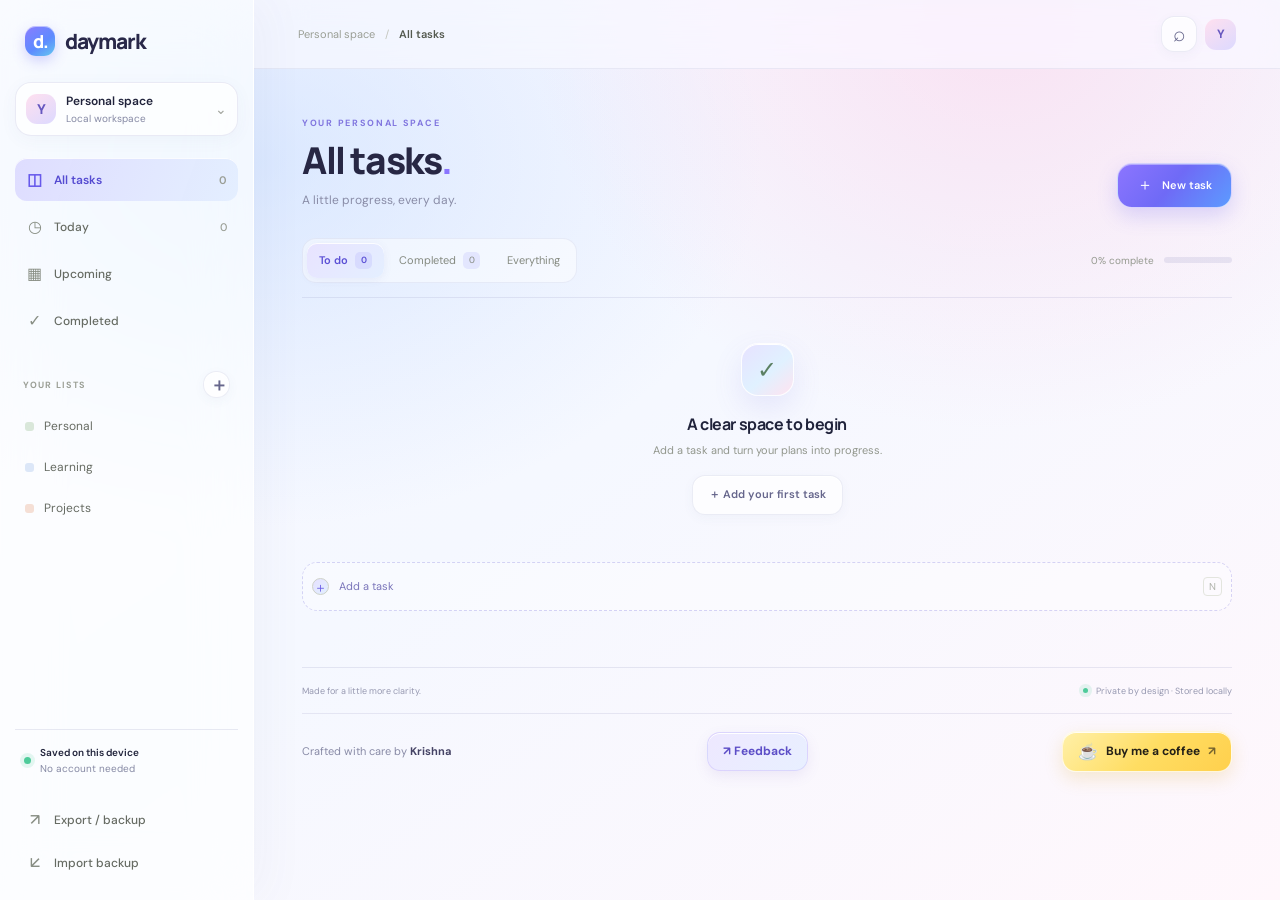
==== index.html @ c9ab9b69 "Add files via upload" ====
<!doctype html>
<html lang="en">
<head>
  <meta charset="utf-8">
  <meta name="viewport" content="width=device-width, initial-scale=1, viewport-fit=cover">
  <meta name="theme-color" content="#f7f7f5">
  <meta name="description" content="A calm, minimal personal to-do list with custom lists, covers, and task attachments.">
  <title>Daymark — To-do</title>
  <link rel="manifest" href="./manifest.webmanifest">
  <link rel="icon" href="./icon.svg" type="image/svg+xml">
  <link rel="apple-touch-icon" href="./icon-192.png">
  <link rel="stylesheet" href="./styles.css">
</head>
<body>
  <div class="app-shell">
    <aside class="sidebar" id="sidebar">
      <a class="brand" href="#" aria-label="Daymark home"><span class="brand-mark">d.</span><span>daymark</span></a>
      <button class="workspace-button" id="workspaceButton"><span class="avatar">Y</span><span><strong>Personal space</strong><small>Local workspace</small></span><span class="chevron">⌄</span></button>
      <nav class="main-nav" aria-label="Main navigation">
        <button class="nav-item active" data-view="all"><span class="nav-icon">◫</span> All tasks <span class="nav-count" id="allCount">0</span></button>
        <button class="nav-item" data-view="today"><span class="nav-icon">◷</span> Today <span class="nav-count" id="todayCount">0</span></button>
        <button class="nav-item" data-view="upcoming"><span class="nav-icon">▦</span> Upcoming</button>
        <button class="nav-item" data-view="completed"><span class="nav-icon">✓</span> Completed</button>
      </nav>
      <div class="sidebar-section">
        <div class="section-label"><span>YOUR LISTS</span><button class="icon-button small" id="addListSide" aria-label="Create list">＋</button></div>
        <div id="listNav" class="list-nav"></div>
      </div>
      <div class="sidebar-bottom">
        <div class="storage-note"><span class="status-dot"></span><span><strong>Saved on this device</strong><small>No account needed</small></span></div>
        <button class="nav-item" id="backupButton"><span class="nav-icon">↗</span> Export / backup</button>
        <label class="nav-item import-label"><span class="nav-icon">↙</span> Import backup<input id="importFile" type="file" accept="application/json,.json" hidden></label>
      </div>
    </aside>

    <main class="main-content">
      <header class="topbar">
        <button class="icon-button mobile-menu" id="menuButton" aria-label="Open menu">☰</button>
        <div class="breadcrumbs"><span>Personal space</span><span class="crumb-divider">/</span><strong id="breadcrumbCurrent">All tasks</strong></div>
        <div class="top-actions">
          <button class="icon-button" id="searchButton" aria-label="Search tasks" title="Search">⌕</button>
          <button class="avatar user-avatar" aria-label="Local profile">Y</button>
        </div>
      </header>

      <section class="content-wrap">
        <div class="page-heading">
          <div class="heading-copy">
            <div class="eyebrow" id="pageEyebrow">YOUR PERSONAL SPACE</div>
            <h1 id="pageTitle">All tasks<span class="heading-period">.</span></h1>
            <p id="pageDescription">A little progress, every day.</p>
          </div>
          <button class="primary-button" id="newTaskButton"><span>＋</span> New task</button>
        </div>

        <div id="searchRow" class="search-row hidden">
          <span>⌕</span><input id="searchInput" placeholder="Search tasks and lists…" autocomplete="off">
          <button class="icon-button small" id="closeSearch" aria-label="Close search">×</button>
        </div>

        <section id="listHero" class="list-hero hidden">
          <div class="hero-image" id="heroImage"></div>
          <div class="hero-shade"></div>
          <div class="hero-content">
            <div class="hero-icon" id="heroIcon">✦</div>
            <div class="hero-text"><div class="hero-kicker">YOUR COLLECTION</div><h2 id="heroTitle">My list</h2><p id="heroSubtitle">A place for what matters.</p></div>
            <button class="glass-button" id="editListButton">Edit list ↗</button>
          </div>
        </section>

        <div class="task-toolbar">
          <div class="view-tabs" id="viewTabs">
            <button class="view-tab active" data-filter="open">To do <span id="openCount">0</span></button>
            <button class="view-tab" data-filter="done">Completed <span id="doneCount">0</span></button>
            <button class="view-tab" data-filter="all">Everything</button>
          </div>
          <div class="toolbar-right"><span id="progressLabel">0% complete</span><div class="progress-track"><span id="progressBar"></span></div></div>
        </div>

        <div class="task-list" id="taskList"></div>
        <div class="empty-state" id="emptyState">
          <div class="empty-illustration"><span>✓</span></div>
          <h3 id="emptyTitle">A clear space to begin</h3>
          <p id="emptyDescription">Add a task and turn your plans into progress.</p>
          <button class="secondary-button" id="emptyAddButton">＋ Add your first task</button>
        </div>
        <button class="add-task-row" id="addTaskRow"><span class="add-circle">＋</span><span>Add a task</span><kbd>N</kbd></button>
        <footer class="page-footer">
          <span>Made for a little more clarity.</span>
          <span class="footer-privacy"><span class="footer-dot"></span> Private by design · Stored locally</span>
          <div class="creator-links" aria-label="Credits and links">
            <span class="creator-credit">Crafted with care by <strong>Krishna</strong></span>
            <a class="creator-link feedback-link" href="https://www.instagram.com/otaku_krishna1/" target="_blank" rel="noopener noreferrer" aria-label="Send feedback on Instagram">↗ Feedback</a>
            <a class="creator-link support-link" href="https://www.buymeacoffee.com/otaku_krishna" target="_blank" rel="noopener noreferrer" aria-label="Support Krishna by buying a coffee"><span aria-hidden="true">☕</span> Buy me a coffee <span class="support-arrow" aria-hidden="true">↗</span></a>
          </div>
        </footer>
      </section>
    </main>
  </div>

  <div class="mobile-scrim" id="mobileScrim"></div>

  <dialog class="modal" id="taskDialog">
    <form id="taskForm" method="dialog">
      <div class="modal-header"><div><div class="eyebrow">MAKE IT HAPPEN</div><h2 id="taskDialogTitle">New task</h2></div><button type="button" class="icon-button" data-close="taskDialog" aria-label="Close">×</button></div>
      <label class="field-label" for="taskTitle">Task name <span>*</span></label>
      <input class="text-field title-field" id="taskTitle" maxlength="180" placeholder="What would you like to do?" required>
      <label class="field-label" for="taskNotes">Notes <span class="optional">Optional</span></label>
      <textarea class="text-field" id="taskNotes" rows="3" maxlength="2000" placeholder="Add a few details…"></textarea>
      <div class="field-grid">
        <div><label class="field-label" for="taskListSelect">List</label><select class="text-field" id="taskListSelect"></select></div>
        <div><label class="field-label" for="taskDue">Due date</label><input class="text-field" id="taskDue" type="date"></div>
      </div>
      <div class="attachment-area"><div><label class="field-label">Attachments <span class="optional">Images</span></label><p class="field-hint">Add reference photos or screenshots.</p></div><label class="upload-button">＋ Add images<input id="taskImages" type="file" accept="image/*" multiple hidden></label></div>
      <div class="attachment-preview" id="taskAttachmentPreview"></div>
      <div class="modal-footer"><button type="button" class="secondary-button" data-close="taskDialog">Cancel</button><button class="primary-button" type="submit">Save task <span>→</span></button></div>
    </form>
  </dialog>

  <dialog class="modal" id="listDialog">
    <form id="listForm" method="dialog">
      <div class="modal-header"><div><div class="eyebrow">MAKE IT YOURS</div><h2 id="listDialogTitle">Create a list</h2></div><button type="button" class="icon-button" data-close="listDialog" aria-label="Close">×</button></div>
      <label class="field-label" for="listName">List name <span>*</span></label>
      <input class="text-field title-field" id="listName" maxlength="80" placeholder="e.g. Reading, Projects, Life" required>
      <label class="field-label" for="listDescription">Description <span class="optional">Optional</span></label>
      <input class="text-field" id="listDescription" maxlength="180" placeholder="What is this list for?">
      <label class="field-label">Choose a colour</label>
      <div class="color-options" id="colorOptions">
        <label><input type="radio" name="listColor" value="#D9E7DA" checked><span style="--swatch:#D9E7DA"></span></label>
        <label><input type="radio" name="listColor" value="#DCE7F8"><span style="--swatch:#DCE7F8"></span></label>
        <label><input type="radio" name="listColor" value="#F5DFD5"><span style="--swatch:#F5DFD5"></span></label>
        <label><input type="radio" name="listColor" value="#E9DFF5"><span style="--swatch:#E9DFF5"></span></label>
        <label><input type="radio" name="listColor" value="#F2E9C9"><span style="--swatch:#F2E9C9"></span></label>
        <label><input type="radio" name="listColor" value="#D7ECE9"><span style="--swatch:#D7ECE9"></span></label>
      </div>
      <label class="field-label">Cover image <span class="optional">Optional</span></label>
      <div class="cover-picker" id="coverPicker"><div class="cover-placeholder">▧</div><div><strong>Choose a cover image</strong><small>Use a photo from your device</small></div><label class="upload-button">Browse<input id="listCover" type="file" accept="image/*" hidden></label></div>
      <div class="cover-preview hidden" id="coverPreview"></div>
      <div class="modal-footer"><button type="button" class="secondary-button" data-close="listDialog">Cancel</button><button class="primary-button" type="submit">Save list <span>→</span></button></div>
    </form>
  </dialog>

  <div class="toast" id="toast" role="status" aria-live="polite"></div>
  <script src="./app.js"></script>
  <script>
    if ("serviceWorker" in navigator && location.protocol !== "file:") {
      window.addEventListener("load", () => navigator.serviceWorker.register("./sw.js").catch(() => {}));
    }
  </script>
</body>
</html>
---- styles.css ----
@import url('https://fonts.googleapis.com/css2?family=DM+Sans:wght@400;500;600;700&family=Manrope:wght@400;500;600;700;800&display=swap');

:root {
  color-scheme: light;
  --bg: #f7f7f5;
  --paper: #ffffff;
  --ink: #252823;
  --muted: #898d85;
  --line: #e9eae5;
  --soft: #f0f1ec;
  --accent: #557b62;
  --accent-dark: #3d654b;
  --accent-soft: #e7efe8;
  --shadow: 0 18px 50px rgba(38, 48, 37, .07);
  --radius: 16px;
  --font: "DM Sans", -apple-system, BlinkMacSystemFont, "Segoe UI", sans-serif;
}
* { box-sizing: border-box; }
html { min-height: 100%; background: var(--bg); }
body { margin: 0; color: var(--ink); background: var(--bg); font-family: var(--font); font-size: 14px; -webkit-font-smoothing: antialiased; }
button, input, textarea, select { font: inherit; }
button { cursor: pointer; }
button:focus-visible, input:focus-visible, textarea:focus-visible, select:focus-visible, label:focus-within { outline: 3px solid rgba(85,123,98,.25); outline-offset: 2px; }
button, .nav-item, .primary-button, .secondary-button, .icon-button, .task-row, .list-link { -webkit-tap-highlight-color: transparent; }
.app-shell { min-height: 100vh; }
.sidebar { position: fixed; inset: 0 auto 0 0; width: 254px; padding: 26px 15px 16px; background: #fbfbf9; border-right: 1px solid var(--line); display: flex; flex-direction: column; z-index: 20; overflow-y: auto; }
.brand { display: flex; align-items: center; gap: 10px; padding: 0 10px 26px; color: var(--ink); text-decoration: none; font: 800 19px Manrope, sans-serif; letter-spacing: -.8px; }
.brand-mark { display: grid; place-items: center; width: 30px; height: 30px; border-radius: 10px; background: #dfe9df; color: #42684b; font-size: 18px; }
.workspace-button { width: 100%; display: flex; align-items: center; gap: 10px; border: 1px solid var(--line); background: var(--paper); border-radius: 12px; padding: 10px; text-align: left; margin-bottom: 22px; color: var(--ink); transition: border-color .2s, transform .2s; }
.workspace-button:hover { border-color: #d1d8ce; transform: translateY(-1px); }
.avatar { display: grid; place-items: center; width: 30px; height: 30px; border-radius: 9px; background: #dfe9df; color: #466b4e; font-weight: 700; flex: 0 0 auto; }
.workspace-button strong, .workspace-button small, .storage-note strong, .storage-note small { display: block; }
.workspace-button strong { font-size: 12px; font-weight: 600; }
.workspace-button small { color: var(--muted); font-size: 10px; margin-top: 3px; }
.chevron { margin-left: auto; color: #a2a59e; }
.main-nav { display: grid; gap: 4px; }
.nav-item { width: 100%; border: 0; background: transparent; color: #666b63; display: flex; align-items: center; gap: 11px; padding: 10px 11px; border-radius: 9px; text-align: left; font-size: 12px; font-weight: 500; text-decoration: none; transition: background .18s, color .18s, transform .18s; }
.nav-item:hover { background: #f0f1ec; color: var(--ink); }
.nav-item:active { transform: scale(.985); }
.nav-item.active { background: #e9efe8; color: #42684b; font-weight: 600; }
.nav-icon { width: 17px; text-align: center; font-size: 16px; color: #888e84; }
.nav-item.active .nav-icon { color: var(--accent); }
.nav-count { margin-left: auto; color: #9a9e95; font-size: 11px; }
.sidebar-section { margin-top: 29px; }
.section-label { display: flex; align-items: center; justify-content: space-between; color: #9b9f96; font-size: 9px; font-weight: 700; letter-spacing: 1.1px; padding: 0 8px 9px; }
.icon-button { width: 36px; height: 36px; display: inline-grid; place-items: center; border: 1px solid transparent; border-radius: 10px; background: transparent; color: #71766d; font-size: 21px; transition: background .18s, border-color .18s, transform .18s; }
.icon-button:hover { background: #f0f1ec; border-color: var(--line); }
.icon-button:active { transform: scale(.92); }
.icon-button.small { width: 27px; height: 27px; font-size: 18px; }
.list-nav { display: grid; gap: 3px; }
.list-link { display: flex; align-items: center; gap: 10px; width: 100%; border: 0; background: transparent; border-radius: 9px; padding: 9px 10px; color: #666b63; text-align: left; font-size: 12px; transition: background .18s; }
.list-link:hover { background: #f0f1ec; }
.list-link.active { background: #e9efe8; color: #42684b; font-weight: 600; }
.list-color { width: 9px; height: 9px; border-radius: 3px; flex: 0 0 auto; }
.list-link .list-link-count { margin-left: auto; color: #9a9e95; font-size: 10px; }
.sidebar-bottom { margin-top: auto; padding-top: 24px; }
.storage-note { display: flex; align-items: center; gap: 9px; border-top: 1px solid var(--line); padding: 16px 9px; margin-bottom: 7px; }
.status-dot, .footer-dot { display: block; width: 7px; height: 7px; border-radius: 50%; background: #7da486; box-shadow: 0 0 0 3px #e7efe8; flex: 0 0 auto; }
.storage-note strong { font-size: 10px; font-weight: 600; }
.storage-note small { color: var(--muted); font-size: 10px; margin-top: 3px; }
.import-label { cursor: pointer; }
.main-content { margin-left: 254px; min-height: 100vh; }
.topbar { height: 69px; border-bottom: 1px solid var(--line); display: flex; align-items: center; justify-content: space-between; padding: 0 44px; background: rgba(247,247,245,.82); backdrop-filter: blur(16px); position: sticky; top: 0; z-index: 10; }
.breadcrumbs { display: flex; align-items: center; gap: 10px; color: #9a9e95; font-size: 11px; }
.breadcrumbs strong { color: #53594f; font-weight: 600; }
.crumb-divider { color: #c3c6be; }
.top-actions { display: flex; align-items: center; gap: 8px; }
.user-avatar { border: 0; width: 31px; height: 31px; border-radius: 50%; font-size: 12px; }
.mobile-menu { display: none; }
.content-wrap { max-width: 1060px; margin: 0 auto; padding: 46px 48px 28px; }
.page-heading { display: flex; align-items: flex-end; justify-content: space-between; gap: 24px; margin-bottom: 30px; }
.eyebrow { color: #92978d; font-size: 9px; font-weight: 700; letter-spacing: 1.5px; margin-bottom: 10px; }
h1, h2, h3, p { margin-top: 0; }
h1 { font: 700 clamp(29px, 3vw, 37px)/1.15 Manrope, sans-serif; letter-spacing: -1.6px; margin-bottom: 10px; }
.heading-period { color: #82a087; }
.page-heading p { margin-bottom: 0; color: #8b9086; font-size: 12px; }
.primary-button, .secondary-button, .glass-button { border: 0; border-radius: 10px; display: inline-flex; align-items: center; justify-content: center; gap: 9px; min-height: 40px; padding: 0 16px; font-size: 11px; font-weight: 600; transition: transform .18s ease, box-shadow .18s ease, background .18s ease; }
.primary-button { color: white; background: var(--accent); box-shadow: 0 4px 10px rgba(70,104,77,.12); }
.primary-button:hover { background: var(--accent-dark); box-shadow: 0 7px 17px rgba(70,104,77,.2); transform: translateY(-1px); }
.primary-button:active, .secondary-button:active, .glass-button:active { transform: scale(.97); }
.primary-button span { font-size: 16px; font-weight: 400; }
.secondary-button { color: #596055; border: 1px solid #e2e5dd; background: #fff; }
.secondary-button:hover { background: #f5f6f2; border-color: #d5dbd1; }
.search-row { display: flex; align-items: center; gap: 10px; border: 1px solid #dfe4da; border-radius: 12px; background: #fff; padding: 5px 8px 5px 13px; margin: -10px 0 24px; box-shadow: 0 5px 18px rgba(20,30,20,.04); }
.search-row input { flex: 1; min-width: 0; border: 0; outline: 0; padding: 8px 0; color: var(--ink); background: transparent; font-size: 12px; }
.hidden { display: none !important; }
.list-hero { height: 178px; border-radius: 16px; overflow: hidden; position: relative; margin-bottom: 28px; background: #dfe9df; box-shadow: 0 7px 20px rgba(35,50,35,.05); }
.hero-image, .hero-shade { position: absolute; inset: 0; }
.hero-image { background-position: center; background-size: cover; }
.hero-shade { background: linear-gradient(90deg, rgba(20,30,23,.72), rgba(20,30,23,.25) 65%, rgba(20,30,23,.06)); }
.hero-content { position: absolute; inset: 0; display: flex; align-items: flex-end; padding: 24px; gap: 15px; color: white; }
.hero-icon { width: 41px; height: 41px; display: grid; place-items: center; border-radius: 12px; background: rgba(255,255,255,.18); border: 1px solid rgba(255,255,255,.3); backdrop-filter: blur(10px); font-size: 21px; }
.hero-text { margin-right: auto; }
.hero-kicker { font-size: 8px; font-weight: 700; letter-spacing: 1.4px; opacity: .8; margin-bottom: 5px; }
.hero-text h2 { font: 700 23px Manrope, sans-serif; letter-spacing: -.8px; margin-bottom: 5px; }
.hero-text p { font-size: 11px; margin-bottom: 0; color: rgba(255,255,255,.78); }
.glass-button { color: white; border: 1px solid rgba(255,255,255,.45); background: rgba(255,255,255,.16); backdrop-filter: blur(12px); }
.glass-button:hover { background: rgba(255,255,255,.28); }
.task-toolbar { display: flex; align-items: center; justify-content: space-between; gap: 18px; border-bottom: 1px solid var(--line); padding-bottom: 14px; }
.view-tabs { display: flex; align-items: center; gap: 5px; }
.view-tab { border: 0; background: transparent; color: #858a80; border-radius: 8px; padding: 8px 11px; font-size: 11px; transition: background .18s, color .18s; }
.view-tab:hover { background: #efefe9; }
.view-tab.active { color: #4c6d53; background: #e8eee7; font-weight: 600; }
.view-tab span { display: inline-grid; place-items: center; min-width: 17px; height: 17px; padding: 0 4px; margin-left: 4px; background: rgba(85,123,98,.1); border-radius: 5px; font-size: 9px; }
.toolbar-right { display: flex; align-items: center; gap: 10px; color: #95998f; font-size: 10px; white-space: nowrap; }
.progress-track { width: 68px; height: 4px; background: #e6e8e1; border-radius: 10px; overflow: hidden; }
.progress-track span { display: block; height: 100%; width: 0; border-radius: inherit; background: #79a181; transition: width .35s ease; }
.task-list { padding-top: 7px; }
.task-row { display: flex; align-items: flex-start; gap: 12px; padding: 15px 9px; border-bottom: 1px solid #edeee9; transition: background .2s, opacity .2s; border-radius: 8px; animation: fade-in .24s ease both; }
.task-row:hover { background: rgba(255,255,255,.68); }
.task-row:last-child { border-bottom-color: transparent; }
.task-check { flex: 0 0 auto; appearance: none; width: 17px; height: 17px; border: 1.5px solid #c8cdc3; border-radius: 50%; background: transparent; margin: 2px 0 0; cursor: pointer; display: grid; place-items: center; transition: background .2s, border-color .2s, transform .2s; }
.task-check:hover { border-color: var(--accent); transform: scale(1.08); }
.task-check:checked { background: #6c9475; border-color: #6c9475; animation: check-pop .25s ease; }
.task-check:checked::after { content: "✓"; color: white; font-size: 10px; font-weight: 700; }
.task-body { flex: 1; min-width: 0; }
.task-title { display: block; color: #454a42; font-size: 12px; font-weight: 600; line-height: 1.5; overflow-wrap: anywhere; }
.task-row.is-done .task-title { color: #a0a49b; text-decoration: line-through; text-decoration-color: #b3b8ae; }
.task-notes { margin: 4px 0 0; color: #969b91; font-size: 11px; line-height: 1.55; white-space: pre-wrap; overflow-wrap: anywhere; }
.task-meta { display: flex; align-items: center; flex-wrap: wrap; gap: 7px; margin-top: 7px; color: #999e94; font-size: 10px; }
.task-meta .due { display: inline-flex; align-items: center; gap: 4px; padding: 3px 6px; border-radius: 5px; background: #f0f1ec; }
.task-meta .due.overdue { color: #b65e4f; background: #f8eae6; }
.task-meta .list-pill { display: inline-flex; align-items: center; gap: 5px; }
.task-meta .list-pill i { width: 6px; height: 6px; border-radius: 2px; }
.task-images { display: flex; gap: 7px; margin-top: 10px; flex-wrap: wrap; }
.task-images button { width: 62px; height: 54px; padding: 0; overflow: hidden; border: 1px solid #e6e8e1; border-radius: 8px; background: #eee; }
.task-images img { width: 100%; height: 100%; object-fit: cover; display: block; transition: transform .25s; }
.task-images button:hover img { transform: scale(1.06); }
.task-actions { display: flex; gap: 3px; opacity: 0; transition: opacity .18s; }
.task-row:hover .task-actions, .task-row:focus-within .task-actions { opacity: 1; }
.task-actions button { width: 28px; height: 28px; border: 0; background: transparent; border-radius: 7px; color: #92978d; font-size: 15px; }
.task-actions button:hover { color: #4b674f; background: #e9efe8; }
.add-task-row { width: 100%; display: flex; align-items: center; gap: 10px; border: 0; background: transparent; color: #9b9f96; text-align: left; padding: 14px 9px; font-size: 11px; border-radius: 8px; transition: color .18s, background .18s; }
.add-task-row:hover { color: var(--accent); background: rgba(255,255,255,.65); }
.add-circle { display: grid; place-items: center; width: 17px; height: 17px; border: 1px solid #cdd1c8; border-radius: 50%; font-size: 13px; }
.add-task-row kbd { margin-left: auto; border: 1px solid #e3e5de; border-radius: 4px; padding: 2px 5px; font: 10px var(--font); color: #afb2aa; }
.empty-state { display: none; padding: 45px 15px 38px; text-align: center; }
.empty-state.visible { display: block; animation: fade-in .25s ease both; }
.empty-illustration { width: 53px; height: 53px; display: grid; place-items: center; border-radius: 17px; background: #e9efe8; color: #5b8063; font-size: 24px; margin: 0 auto 17px; }
.empty-state h3 { font: 700 16px Manrope, sans-serif; letter-spacing: -.4px; margin-bottom: 8px; }
.empty-state p { color: #92978d; font-size: 11px; margin-bottom: 18px; }
.page-footer { display: flex; justify-content: space-between; gap: 12px; margin-top: 56px; padding-top: 17px; border-top: 1px solid var(--line); color: #a4a89f; font-size: 9px; }
.page-footer > span:last-child { display: flex; align-items: center; gap: 8px; }
.footer-dot { width: 5px; height: 5px; box-shadow: none; }
.modal { width: min(520px, calc(100% - 28px)); max-height: min(90vh, 780px); overflow-y: auto; border: 1px solid rgba(225,229,220,.9); border-radius: 18px; padding: 25px; background: rgba(255,255,253,.97); color: var(--ink); box-shadow: 0 24px 80px rgba(30,40,28,.2); }
.modal::backdrop { background: rgba(32,39,31,.34); backdrop-filter: blur(5px); animation: fade-in .15s ease; }
.modal[open] { animation: modal-in .2s ease both; }
.modal-header { display: flex; align-items: flex-start; justify-content: space-between; margin-bottom: 24px; }
.modal-header h2 { font: 700 23px Manrope, sans-serif; letter-spacing: -.8px; margin: 0; }
.modal-header .eyebrow { margin-bottom: 7px; }
.field-label { display: flex; align-items: center; gap: 6px; color: #5e6459; font-size: 11px; font-weight: 600; margin: 17px 0 8px; }
.field-label > span:first-child:not(.optional) { color: #bd7666; }
.optional { color: #a0a49b; font-size: 10px; font-weight: 400; }
.text-field { width: 100%; min-width: 0; border: 1px solid #e2e5dd; border-radius: 9px; background: #fff; color: var(--ink); padding: 11px 12px; outline: none; font-size: 12px; transition: border-color .18s, box-shadow .18s; }
.text-field:focus { border-color: #91ae96; box-shadow: 0 0 0 3px rgba(112,151,119,.12); }
.text-field::placeholder { color: #b1b5ac; }
.title-field { font-size: 13px; padding: 13px; }
textarea.text-field { resize: vertical; line-height: 1.55; }
.field-grid { display: grid; grid-template-columns: 1fr 1fr; gap: 12px; }
.field-hint { color: #a0a49b; font-size: 10px; margin: -3px 0 0; }
.attachment-area { display: flex; align-items: center; justify-content: space-between; gap: 12px; margin-top: 5px; }
.upload-button { display: inline-flex; align-items: center; justify-content: center; border: 1px solid #e0e4db; border-radius: 8px; background: white; color: #64735f; padding: 9px 11px; font-size: 10px; font-weight: 600; cursor: pointer; white-space: nowrap; transition: background .18s, border-color .18s; }
.upload-button:hover { background: #f5f7f2; border-color: #cad7c8; }
.attachment-preview { display: flex; flex-wrap: wrap; gap: 8px; margin-top: 12px; }
.preview-tile { position: relative; width: 69px; height: 60px; border-radius: 8px; overflow: hidden; border: 1px solid var(--line); }
.preview-tile img { width: 100%; height: 100%; object-fit: cover; }
.preview-tile button { position: absolute; top: 3px; right: 3px; width: 19px; height: 19px; display: grid; place-items: center; border: 0; border-radius: 50%; background: rgba(25,30,25,.7); color: white; font-size: 13px; }
.modal-footer { display: flex; justify-content: flex-end; gap: 9px; padding-top: 25px; margin-top: 24px; border-top: 1px solid var(--line); }
.color-options { display: flex; align-items: center; gap: 12px; padding: 4px 0; }
.color-options label { cursor: pointer; }
.color-options input { position: absolute; opacity: 0; width: 1px; height: 1px; }
.color-options span { display: block; width: 27px; height: 27px; border-radius: 50%; background: var(--swatch); border: 2px solid white; box-shadow: 0 0 0 1px #dfe2da; transition: transform .18s, box-shadow .18s; }
.color-options input:checked + span { box-shadow: 0 0 0 2px var(--accent); transform: scale(1.08); }
.cover-picker { display: flex; align-items: center; gap: 11px; border: 1px dashed #d8ddd3; border-radius: 11px; padding: 11px; }
.cover-placeholder { width: 43px; height: 43px; display: grid; place-items: center; border-radius: 8px; background: #eff1eb; color: #8b9486; font-size: 20px; }
.cover-picker > div:nth-child(2) { flex: 1; }
.cover-picker strong, .cover-picker small { display: block; }
.cover-picker strong { font-size: 11px; font-weight: 600; }
.cover-picker small { color: #9a9f95; font-size: 10px; margin-top: 4px; }
.cover-preview { height: 100px; margin-top: 10px; border-radius: 10px; background-size: cover; background-position: center; border: 1px solid var(--line); }
.toast { position: fixed; z-index: 100; left: 50%; bottom: max(25px, env(safe-area-inset-bottom)); transform: translate(-50%, 12px); background: #292e28; color: white; padding: 11px 16px; border-radius: 10px; font-size: 11px; box-shadow: 0 10px 30px rgba(0,0,0,.15); opacity: 0; pointer-events: none; transition: opacity .2s, transform .2s; max-width: calc(100% - 30px); text-align: center; }
.toast.show { opacity: 1; transform: translate(-50%, 0); }
.mobile-scrim { display: none; }
@keyframes fade-in { from { opacity: 0; transform: translateY(4px); } to { opacity: 1; transform: translateY(0); } }
@keyframes modal-in { from { opacity: 0; transform: translateY(7px) scale(.99); } to { opacity: 1; transform: translateY(0) scale(1); } }
@keyframes check-pop { 0% { transform: scale(.75); } 75% { transform: scale(1.13); } 100% { transform: scale(1); } }
@media (prefers-reduced-motion: reduce) { *, *::before, *::after { animation-duration: .01ms !important; animation-iteration-count: 1 !important; scroll-behavior: auto !important; transition-duration: .01ms !important; } }
@media (min-width: 1500px) { .content-wrap { padding-top: 58px; } }
@media (max-width: 1050px) { .sidebar { width: 225px; } .main-content { margin-left: 225px; } .content-wrap { padding: 36px 30px 25px; } .topbar { padding: 0 30px; } }
@media (max-width: 760px) {
  .sidebar { width: min(285px, 86vw); transform: translateX(-102%); transition: transform .25s ease; box-shadow: none; }
  .sidebar.open { transform: translateX(0); box-shadow: 18px 0 60px rgba(25,35,25,.13); }
  .main-content { margin-left: 0; }
  .topbar { height: 59px; padding: 0 16px; gap: 10px; }
  .mobile-menu { display: inline-grid; flex: 0 0 auto; }
  .breadcrumbs { flex: 1; min-width: 0; overflow: hidden; white-space: nowrap; font-size: 10px; }
  .breadcrumbs > span:first-child { display: none; }
  .crumb-divider { display: none; }
  .content-wrap { padding: 30px 18px calc(24px + env(safe-area-inset-bottom)); }
  .page-heading { align-items: flex-start; margin-bottom: 25px; gap: 10px; }
  .page-heading .primary-button { min-height: 37px; padding: 0 11px; margin-top: 10px; white-space: nowrap; }
  h1 { font-size: 29px; letter-spacing: -1.2px; }
  .page-heading p { max-width: 230px; line-height: 1.5; }
  .eyebrow { font-size: 8px; }
  .task-toolbar { align-items: flex-start; flex-direction: column; gap: 11px; }
  .view-tabs { width: 100%; }
  .view-tab { padding: 8px 9px; }
  .toolbar-right { align-self: flex-end; }
  .list-hero { height: 165px; margin-bottom: 22px; }
  .hero-content { padding: 17px; gap: 10px; }
  .hero-text h2 { font-size: 19px; }
  .hero-text p { max-width: 170px; line-height: 1.4; }
  .hero-icon { width: 35px; height: 35px; }
  .glass-button { min-height: 34px; padding: 0 10px; font-size: 10px; }
  .task-row { padding: 14px 3px; gap: 10px; }
  .task-actions { opacity: 1; }
  .task-actions button { width: 25px; }
  .task-title { font-size: 12px; }
  .page-footer { margin-top: 38px; flex-direction: column; gap: 9px; }
  .mobile-scrim.visible { display: block; position: fixed; inset: 0; z-index: 15; background: rgba(30,35,28,.25); backdrop-filter: blur(2px); }
}
@media (max-width: 430px) {
  .content-wrap { padding-left: 14px; padding-right: 14px; }
  .topbar { padding: 0 11px; }
  .page-heading { gap: 8px; }
  h1 { font-size: 26px; }
  .page-heading p { font-size: 11px; }
  .page-heading .primary-button { font-size: 10px; }
  .toolbar-right { font-size: 9px; }
  .progress-track { width: 52px; }
  .view-tab { font-size: 10px; padding: 8px 7px; }
  .field-grid { grid-template-columns: 1fr; gap: 0; }
  .modal { padding: 20px 17px; }
}


/* Creator credits, feedback and custom glassy support button */
.page-footer {
  flex-wrap: wrap;
  row-gap: 14px;
}
.footer-privacy { display: inline-flex; align-items: center; gap: 8px; }
.creator-links {
  width: 100%;
  display: flex;
  align-items: center;
  justify-content: space-between;
  flex-wrap: wrap;
  gap: 12px;
  padding-top: 17px;
  margin-top: 2px;
  border-top: 1px solid rgba(120, 130, 115, .16);
}
.creator-credit { color: #858b82; font-size: 11px; }
.creator-credit strong { color: #343b32; font-weight: 700; }
.creator-link {
  display: inline-flex;
  align-items: center;
  justify-content: center;
  gap: 8px;
  min-height: 39px;
  padding: 9px 15px;
  border-radius: 13px;
  text-decoration: none;
  font-size: 12px;
  font-weight: 700;
  transition: transform .2s ease, box-shadow .2s ease, background .2s ease;
  -webkit-tap-highlight-color: transparent;
}
.creator-link:hover { transform: translateY(-2px); }
.creator-link:active { transform: scale(.97); }
.feedback-link {
  color: #5745a5;
  border: 1px solid rgba(135, 116, 215, .2);
  background: linear-gradient(135deg, rgba(236, 231, 255, .9), rgba(250, 239, 255, .85));
  box-shadow: 0 5px 14px rgba(114, 91, 190, .09), inset 0 1px 0 rgba(255,255,255,.9);
}
.support-link {
  color: #242017;
  border: 1px solid rgba(255, 255, 255, .78);
  background: linear-gradient(135deg, #fff0a8 0%, #ffdd62 52%, #ffd04d 100%);
  box-shadow: 0 7px 18px rgba(216, 166, 24, .19), inset 0 1px 0 rgba(255,255,255,.85), inset 0 -1px 0 rgba(190,135,0,.12);
}
.support-link:hover {
  box-shadow: 0 10px 24px rgba(216, 166, 24, .25), inset 0 1px 0 rgba(255,255,255,.9);
}
.support-link > span:first-child { font-size: 16px; }
.support-arrow { opacity: .62; font-size: 12px; }
@media (max-width: 560px) {
  .creator-links { justify-content: flex-start; }
  .creator-credit { width: 100%; }
  .creator-link { flex: 1 1 auto; }
}
@media (prefers-reduced-motion: reduce) {
  .creator-link { transition: none; }
}

/* Daymark — colourful iOS-inspired refresh (plain CSS, no frameworks) */
:root {
  --ink: #20233b;
  --muted: #8589a4;
  --paper: rgba(255,255,255,.78);
  --line: rgba(125,130,180,.17);
  --accent: #7167f8;
  --accent-dark: #574be5;
  --page-bg: #f5f5ff;
}
html { scroll-behavior: smooth; }
body {
  color: var(--ink);
  background:
    radial-gradient(ellipse at 78% 2%, rgba(255,190,222,.38), transparent 33%),
    radial-gradient(ellipse at 20% 18%, rgba(180,211,255,.42), transparent 35%),
    linear-gradient(145deg, #f8f7ff 0%, #f5f8ff 48%, #fff7fc 100%);
  background-attachment: fixed;
}
button, input, textarea, select { font: inherit; }
button, .nav-item, .primary-button, .secondary-button, .icon-button, .task-row, .list-link { transition-timing-function: cubic-bezier(.2,.8,.2,1); }
.sidebar {
  background: rgba(255,255,255,.68);
  border-right: 1px solid rgba(255,255,255,.9);
  box-shadow: 10px 0 45px rgba(87,87,150,.045);
  backdrop-filter: blur(28px) saturate(160%);
  -webkit-backdrop-filter: blur(28px) saturate(160%);
}
.brand { color: #292849; font-size: 21px; letter-spacing: -1px; }
.brand-mark {
  color: white;
  background: linear-gradient(145deg,#8b7cff,#5d8bff 58%,#65c8ef);
  border-radius: 11px;
  box-shadow: 0 5px 13px rgba(106,100,245,.28), inset 0 1px 0 rgba(255,255,255,.5);
}
.workspace-button, .search-row {
  background: rgba(255,255,255,.72);
  border-color: rgba(128,130,190,.16);
  border-radius: 16px;
  box-shadow: 0 4px 18px rgba(80,85,150,.045), inset 0 1px 0 rgba(255,255,255,.9);
}
.avatar { background: linear-gradient(145deg,#ffe0ef,#dcd9ff); color: #6657bf; border-radius: 11px; }
.nav-item, .list-link { border-radius: 12px; padding-top: 11px; padding-bottom: 11px; }
.nav-item:hover, .list-link:hover { background: rgba(125,125,245,.09); color: #5149b5; }
.nav-item.active, .list-link.active {
  color: #554bd1;
  background: linear-gradient(110deg,rgba(219,216,255,.88),rgba(226,237,255,.9));
  box-shadow: inset 0 1px 0 rgba(255,255,255,.85);
}
.nav-item.active .nav-icon { color: #6759eb; }
.status-dot, .footer-dot { background: #4ecb9a; box-shadow: 0 0 0 4px rgba(78,203,154,.14); }
.topbar {
  background: rgba(248,248,255,.72);
  border-bottom-color: rgba(127,130,180,.13);
  backdrop-filter: blur(24px) saturate(160%);
  -webkit-backdrop-filter: blur(24px) saturate(160%);
}
.content-wrap { max-width: 1120px; padding-top: 48px; }
.eyebrow { color: #8176df; letter-spacing: 1.7px; }
h1, .hero-text h2 { color: #272744; letter-spacing: -1.4px; }
h1 { font-weight: 800; }
.heading-period { color: #8a75ff; }
.page-heading p { color: #898ca7; }
.primary-button {
  color: #fff;
  background: linear-gradient(130deg,#8c75ff 0%,#6f6af6 48%,#5c9bff 100%);
  border: 1px solid rgba(255,255,255,.68);
  border-radius: 15px;
  min-height: 45px;
  padding: 0 19px;
  box-shadow: 0 8px 20px rgba(111,102,244,.23), inset 0 1px 0 rgba(255,255,255,.38);
}
.primary-button:hover { background: linear-gradient(130deg,#7962f5,#625cf0 48%,#4c8ef7); box-shadow: 0 11px 26px rgba(111,102,244,.3), inset 0 1px 0 rgba(255,255,255,.4); transform: translateY(-2px); }
.secondary-button, .icon-button {
  border: 1px solid rgba(130,132,184,.15);
  background: rgba(255,255,255,.74);
  color: #66668c;
  border-radius: 13px;
  box-shadow: 0 3px 12px rgba(79,82,140,.045), inset 0 1px 0 rgba(255,255,255,.9);
}
.secondary-button:hover, .icon-button:hover { background: #fff; border-color: rgba(117,105,236,.3); color: #5d52d6; }
.list-hero {
  border-radius: 23px;
  box-shadow: 0 16px 34px rgba(77,74,160,.16);
}
.hero-shade { background: linear-gradient(105deg,rgba(42,32,99,.68),rgba(91,78,177,.22) 70%,rgba(72,147,213,.08)); }
.hero-icon { border-radius: 15px; box-shadow: inset 0 1px 0 rgba(255,255,255,.4); }
.task-toolbar { border-bottom-color: rgba(129,132,180,.16); }
.view-tabs { padding: 4px; gap: 3px; border: 1px solid rgba(135,137,190,.13); border-radius: 14px; background: rgba(255,255,255,.48); }
.view-tab { border-radius: 10px; padding: 9px 12px; }
.view-tab:hover { background: rgba(130,120,246,.09); }
.view-tab.active { color: #5b50d5; background: linear-gradient(135deg,#e8e3ff,#e4efff); box-shadow: 0 2px 8px rgba(87,83,180,.08), inset 0 1px 0 rgba(255,255,255,.9); }
.view-tab span { background: rgba(113,103,248,.12); }
.progress-track { height: 6px; background: rgba(129,132,180,.16); }
.progress-track span { background: linear-gradient(90deg,#8b75ff,#5bafff,#61d9bd); }
.task-list { padding-top: 12px; }
.task-row {
  position: relative;
  margin: 6px 0;
  padding: 16px 15px;
  border: 1px solid rgba(255,255,255,.92);
  border-radius: 17px;
  background: rgba(255,255,255,.61);
  box-shadow: 0 4px 16px rgba(83,88,155,.035), inset 0 1px 0 rgba(255,255,255,.88);
  backdrop-filter: blur(12px);
  -webkit-backdrop-filter: blur(12px);
}
.task-row:hover { background: rgba(255,255,255,.9); border-color: rgba(154,145,255,.3); box-shadow: 0 8px 22px rgba(83,88,155,.08), inset 0 1px 0 #fff; transform: translateY(-1px); }
.task-row:last-child { border-bottom-color: rgba(255,255,255,.92); }
.task-check { width: 19px; height: 19px; border: 1.7px solid #b8b7e4; background: rgba(255,255,255,.8); }
.task-check:hover { border-color: #7667f8; box-shadow: 0 0 0 4px rgba(118,103,248,.1); }
.task-check:checked { background: linear-gradient(135deg,#8b77ff,#5c9dff); border-color: transparent; }
.task-title { color: #363650; font-size: 13px; }
.task-notes { color: #898ba6; }
.task-meta .due { border-radius: 8px; background: #eeedff; color: #655ac7; padding: 4px 8px; }
.task-meta .due.overdue { color: #c34f77; background: #ffe8ef; }
.empty-illustration { background: linear-gradient(140deg,#e7e2ff,#e0f1ff 55%,#ffe3f0); border: 1px solid rgba(255,255,255,.9); box-shadow: 0 12px 30px rgba(110,99,221,.12), inset 0 1px 0 white; }
.add-task-row { border: 1px dashed rgba(126,119,220,.3); border-radius: 15px; background: rgba(255,255,255,.34); color: #7a75ba; margin-top: 9px; }
.add-task-row:hover { background: rgba(255,255,255,.82); border-color: rgba(112,101,242,.55); }
.add-circle { background: linear-gradient(135deg,#e6e1ff,#e1efff); color: #685be5; }
.page-footer { color: #9799b1; }
.creator-links { border-top-color: rgba(129,132,180,.16); }
.creator-credit { color: #888aa6; }
.creator-credit strong { color: #454365; }
.feedback-link { border-color: rgba(143,119,242,.19); background: linear-gradient(135deg,rgba(237,231,255,.96),rgba(231,239,255,.96)); color: #5d4ec7; box-shadow: 0 5px 14px rgba(114,91,190,.1),inset 0 1px 0 white; }
.support-link { border-radius: 14px; box-shadow: 0 7px 18px rgba(216,166,24,.19),inset 0 1px 0 rgba(255,255,255,.9); }
.modal {
  border: 1px solid rgba(255,255,255,.9);
  border-radius: 25px;
  background: linear-gradient(145deg,rgba(255,255,255,.97),rgba(247,247,255,.97));
  box-shadow: 0 28px 90px rgba(43,42,96,.24), inset 0 1px 0 #fff;
  backdrop-filter: blur(26px);
}
.modal::backdrop { background: rgba(45,42,91,.24); backdrop-filter: blur(7px); }
.modal-header { border-bottom-color: rgba(129,132,180,.13); }
.field-label { color: #565677; }
.text-field { border: 1px solid rgba(130,132,184,.2); border-radius: 13px; background: rgba(255,255,255,.84); color: #30304d; transition: border-color .2s,box-shadow .2s,background .2s; }
.text-field:focus { border-color: #8a7bfa; box-shadow: 0 0 0 4px rgba(126,111,248,.12); background: #fff; outline: none; }
.upload-button { border-radius: 12px; background: linear-gradient(135deg,#eeeaff,#e7f1ff); color: #6558d0; border: 1px solid rgba(126,111,248,.12); }
.color-options input:checked + span { outline-color: #8170f7; box-shadow: 0 0 0 3px rgba(129,112,247,.14); }
.toast { border: 1px solid rgba(255,255,255,.7); border-radius: 14px; background: rgba(40,39,72,.9); box-shadow: 0 12px 30px rgba(43,42,96,.2); backdrop-filter: blur(18px); }
:focus-visible { outline: 3px solid rgba(111,103,248,.48); outline-offset: 3px; }
@media (max-width: 800px) {
  .sidebar { background: rgba(250,249,255,.94); box-shadow: 12px 0 40px rgba(58,55,120,.13); }
  .topbar { background: rgba(248,248,255,.84); }
  .content-wrap { padding-top: 30px; }
}
@media (max-width: 560px) {
  .content-wrap { padding-top: 24px; }
  .page-heading { align-items: center; }
  .page-heading .primary-button { border-radius: 13px; min-height: 41px; padding: 0 12px; }
  .task-toolbar { align-items: flex-start; flex-direction: column; }
  .toolbar-right { align-self: flex-end; }
  .task-row { padding: 14px 12px; border-radius: 15px; }
  .view-tabs { max-width: 100%; }
  .view-tab { padding: 8px 9px; }
  .modal { border-radius: 22px; }
}
@media (prefers-reduced-motion: reduce) {
  *, *::before, *::after { scroll-behavior: auto !important; animation-duration: .01ms !important; animation-iteration-count: 1 !important; transition-duration: .01ms !important; }
}
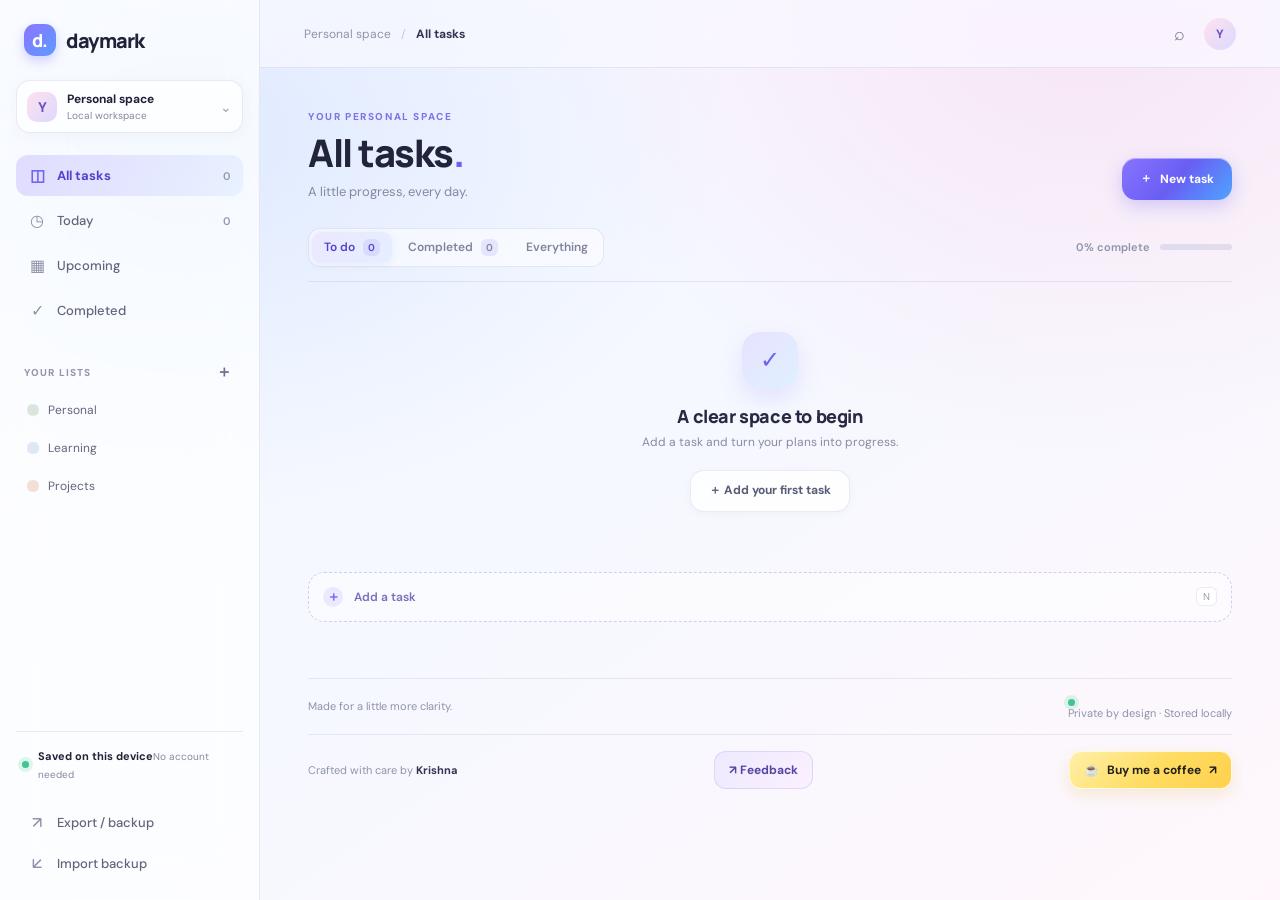
==== commit 6ad4a117: "Add files via upload" ====
--- a/index.html
+++ b/index.html
@@ -23,7 +23,7 @@
         <button class="nav-item" data-view="completed"><span class="nav-icon">✓</span> Completed</button>
       </nav>
       <div class="sidebar-section">
-        <div class="section-label"><span>YOUR LISTS</span><button class="icon-button small" id="addListSide" aria-label="Create list">＋</button></div>
+        <div class="section-label"><span>YOUR LISTS</span><button class="icon-button small" id="addListSide" aria-label="Create list" title="Create list">＋</button></div>
         <div id="listNav" class="list-nav"></div>
       </div>
       <div class="sidebar-bottom">
@@ -36,6 +36,10 @@
     <main class="main-content">
       <header class="topbar">
         <button class="icon-button mobile-menu" id="menuButton" aria-label="Open menu">☰</button>
+        <a class="topbar-brand" href="#" aria-label="Daymark home">
+          <span class="brand-mark">d.</span>
+          <span class="topbar-brand-name">daymark</span>
+        </a>
         <div class="breadcrumbs"><span>Personal space</span><span class="crumb-divider">/</span><strong id="breadcrumbCurrent">All tasks</strong></div>
         <div class="top-actions">
           <button class="icon-button" id="searchButton" aria-label="Search tasks" title="Search">⌕</button>
@@ -54,17 +58,26 @@
         </div>
 
         <div id="searchRow" class="search-row hidden">
-          <span>⌕</span><input id="searchInput" placeholder="Search tasks and lists…" autocomplete="off">
+          <span>⌕</span><input id="searchInput" placeholder="Search tasks, notes, or lists…" autocomplete="off">
           <button class="icon-button small" id="closeSearch" aria-label="Close search">×</button>
         </div>
 
+        <!-- List Hero Top Banner above the Notes & Tasks -->
         <section id="listHero" class="list-hero hidden">
           <div class="hero-image" id="heroImage"></div>
           <div class="hero-shade"></div>
           <div class="hero-content">
             <div class="hero-icon" id="heroIcon">✦</div>
-            <div class="hero-text"><div class="hero-kicker">YOUR COLLECTION</div><h2 id="heroTitle">My list</h2><p id="heroSubtitle">A place for what matters.</p></div>
-            <button class="glass-button" id="editListButton">Edit list ↗</button>
+            <div class="hero-text">
+              <div class="hero-kicker">ACTIVE LIST</div>
+              <h2 id="heroTitle">My list</h2>
+              <p id="heroSubtitle">A place for what matters.</p>
+            </div>
+            <!-- Action buttons on top of notes to edit & delete the list -->
+            <div class="hero-actions">
+              <button class="glass-button" id="editListButton" title="Edit list name or color">✎ Edit list</button>
+              <button class="glass-button danger-glass" id="deleteListButton" title="Delete this list">🗑 Delete list</button>
+            </div>
           </div>
         </section>
 
@@ -100,31 +113,91 @@
 
   <div class="mobile-scrim" id="mobileScrim"></div>
 
+  <!-- Task Dialog with Modern Schedule & Time Box -->
   <dialog class="modal" id="taskDialog">
     <form id="taskForm" method="dialog">
-      <div class="modal-header"><div><div class="eyebrow">MAKE IT HAPPEN</div><h2 id="taskDialogTitle">New task</h2></div><button type="button" class="icon-button" data-close="taskDialog" aria-label="Close">×</button></div>
-      <label class="field-label" for="taskTitle">Task name <span>*</span></label>
+      <div class="modal-header">
+        <div>
+          <div class="eyebrow">TASK DETAILS</div>
+          <h2 id="taskDialogTitle">New task</h2>
+        </div>
+        <button type="button" class="icon-button" data-close="taskDialog" aria-label="Close">×</button>
+      </div>
+
+      <label class="field-label" for="taskTitle">Task title <span>*</span></label>
       <input class="text-field title-field" id="taskTitle" maxlength="180" placeholder="What would you like to do?" required>
+
       <label class="field-label" for="taskNotes">Notes <span class="optional">Optional</span></label>
-      <textarea class="text-field" id="taskNotes" rows="3" maxlength="2000" placeholder="Add a few details…"></textarea>
-      <div class="field-grid">
-        <div><label class="field-label" for="taskListSelect">List</label><select class="text-field" id="taskListSelect"></select></div>
-        <div><label class="field-label" for="taskDue">Due date</label><input class="text-field" id="taskDue" type="date"></div>
-      </div>
-      <div class="attachment-area"><div><label class="field-label">Attachments <span class="optional">Images</span></label><p class="field-hint">Add reference photos or screenshots.</p></div><label class="upload-button">＋ Add images<input id="taskImages" type="file" accept="image/*" multiple hidden></label></div>
+      <textarea class="text-field" id="taskNotes" rows="3" maxlength="2000" placeholder="Add descriptions, checklists, links or details…"></textarea>
+
+      <label class="field-label" for="taskListSelect">Save to list</label>
+      <select class="text-field" id="taskListSelect"></select>
+
+      <!-- Clean & Fixed Due Date and Time Box -->
+      <div class="schedule-box">
+        <div class="schedule-box-header">
+          <span class="schedule-icon">⏰</span>
+          <strong>Due Date &amp; Time</strong>
+          <button type="button" class="text-action-button" id="clearDueButton">Clear</button>
+        </div>
+
+        <div class="schedule-fields-row">
+          <div class="schedule-field-col">
+            <label class="sub-label" for="dueDateInput">Date</label>
+            <input class="text-field date-field" id="dueDateInput" type="date">
+            <div class="quick-chips">
+              <button type="button" class="chip-button" id="quickToday">Today</button>
+              <button type="button" class="chip-button" id="quickTomorrow">Tomorrow</button>
+            </div>
+          </div>
+          <div class="schedule-field-col">
+            <label class="sub-label" for="dueTimeInput">Time</label>
+            <input class="text-field time-field" id="dueTimeInput" type="time">
+            <div class="quick-chips">
+              <button type="button" class="chip-button" data-preset-time="09:00">9:00 AM</button>
+              <button type="button" class="chip-button" data-preset-time="13:00">1:00 PM</button>
+              <button type="button" class="chip-button" data-preset-time="18:00">6:00 PM</button>
+              <button type="button" class="chip-button" data-preset-time="21:00">9:00 PM</button>
+            </div>
+          </div>
+        </div>
+        <input type="hidden" id="taskDue">
+      </div>
+
+      <div class="attachment-area">
+        <div>
+          <label class="field-label">Attachments <span class="optional">Images</span></label>
+          <p class="field-hint">Add reference photos or screenshots.</p>
+        </div>
+        <label class="upload-button">＋ Add images<input id="taskImages" type="file" accept="image/*" multiple hidden></label>
+      </div>
       <div class="attachment-preview" id="taskAttachmentPreview"></div>
-      <div class="modal-footer"><button type="button" class="secondary-button" data-close="taskDialog">Cancel</button><button class="primary-button" type="submit">Save task <span>→</span></button></div>
+
+      <div class="modal-footer">
+        <button type="button" class="secondary-button" data-close="taskDialog">Cancel</button>
+        <button class="primary-button" type="submit">Save task <span>→</span></button>
+      </div>
     </form>
   </dialog>
 
+  <!-- List Dialog with Delete Option -->
   <dialog class="modal" id="listDialog">
     <form id="listForm" method="dialog">
-      <div class="modal-header"><div><div class="eyebrow">MAKE IT YOURS</div><h2 id="listDialogTitle">Create a list</h2></div><button type="button" class="icon-button" data-close="listDialog" aria-label="Close">×</button></div>
+      <div class="modal-header">
+        <div>
+          <div class="eyebrow">CUSTOMIZE COLLECTION</div>
+          <h2 id="listDialogTitle">Create a list</h2>
+        </div>
+        <button type="button" class="icon-button" data-close="listDialog" aria-label="Close">×</button>
+      </div>
+
       <label class="field-label" for="listName">List name <span>*</span></label>
-      <input class="text-field title-field" id="listName" maxlength="80" placeholder="e.g. Reading, Projects, Life" required>
+      <input class="text-field title-field" id="listName" maxlength="80" placeholder="e.g. Work, Ideas, Fitness, Groceries" required>
+
       <label class="field-label" for="listDescription">Description <span class="optional">Optional</span></label>
       <input class="text-field" id="listDescription" maxlength="180" placeholder="What is this list for?">
-      <label class="field-label">Choose a colour</label>
+
+      <label class="field-label">Theme accent color</label>
       <div class="color-options" id="colorOptions">
         <label><input type="radio" name="listColor" value="#D9E7DA" checked><span style="--swatch:#D9E7DA"></span></label>
         <label><input type="radio" name="listColor" value="#DCE7F8"><span style="--swatch:#DCE7F8"></span></label>
@@ -133,19 +206,30 @@
         <label><input type="radio" name="listColor" value="#F2E9C9"><span style="--swatch:#F2E9C9"></span></label>
         <label><input type="radio" name="listColor" value="#D7ECE9"><span style="--swatch:#D7ECE9"></span></label>
       </div>
-      <label class="field-label">Cover image <span class="optional">Optional</span></label>
-      <div class="cover-picker" id="coverPicker"><div class="cover-placeholder">▧</div><div><strong>Choose a cover image</strong><small>Use a photo from your device</small></div><label class="upload-button">Browse<input id="listCover" type="file" accept="image/*" hidden></label></div>
+
+      <label class="field-label">Cover banner <span class="optional">Optional</span></label>
+      <div class="cover-picker" id="coverPicker">
+        <div class="cover-placeholder">▧</div>
+        <div><strong>Choose a cover banner</strong><small>Upload an image from your device</small></div>
+        <label class="upload-button">Browse<input id="listCover" type="file" accept="image/*" hidden></label>
+      </div>
       <div class="cover-preview hidden" id="coverPreview"></div>
-      <div class="modal-footer"><button type="button" class="secondary-button" data-close="listDialog">Cancel</button><button class="primary-button" type="submit">Save list <span>→</span></button></div>
+
+      <div class="modal-footer">
+        <button type="button" class="danger-button hidden" id="modalDeleteListBtn">🗑 Delete list</button>
+        <button type="button" class="secondary-button" data-close="listDialog">Cancel</button>
+        <button class="primary-button" type="submit">Save list <span>→</span></button>
+      </div>
     </form>
   </dialog>
 
   <div class="toast" id="toast" role="status" aria-live="polite"></div>
   <script src="./app.js"></script>
+  <script type="module" src="./native-notifications.js"></script>
   <script>
     if ("serviceWorker" in navigator && location.protocol !== "file:") {
       window.addEventListener("load", () => navigator.serviceWorker.register("./sw.js").catch(() => {}));
     }
   </script>
 </body>
-</html>
+</html>
--- a/styles.css
+++ b/styles.css
@@ -4,455 +4,361 @@
   color-scheme: light;
   --bg: #f7f7f5;
   --paper: #ffffff;
-  --ink: #252823;
-  --muted: #898d85;
-  --line: #e9eae5;
+  --ink: #1f2238;
+  --muted: #83889f;
+  --line: rgba(125, 130, 180, 0.16);
   --soft: #f0f1ec;
-  --accent: #557b62;
-  --accent-dark: #3d654b;
-  --accent-soft: #e7efe8;
+  --accent: #6f62f3;
+  --accent-dark: #584be3;
+  --accent-soft: #edeaff;
+  --danger: #e24d6d;
+  --danger-soft: #ffe8ef;
   --shadow: 0 18px 50px rgba(38, 48, 37, .07);
   --radius: 16px;
   --font: "DM Sans", -apple-system, BlinkMacSystemFont, "Segoe UI", sans-serif;
 }
 * { box-sizing: border-box; }
-html { min-height: 100%; background: var(--bg); }
-body { margin: 0; color: var(--ink); background: var(--bg); font-family: var(--font); font-size: 14px; -webkit-font-smoothing: antialiased; }
+html { min-height: 100%; background: var(--bg); scroll-behavior: smooth; }
+body {
+  margin: 0;
+  color: var(--ink);
+  background:
+    radial-gradient(ellipse at 85% 2%, rgba(255,190,222,.32), transparent 35%),
+    radial-gradient(ellipse at 15% 15%, rgba(180,211,255,.36), transparent 35%),
+    linear-gradient(145deg, #f8f7ff 0%, #f5f8ff 48%, #fff7fc 100%);
+  background-attachment: fixed;
+  font-family: var(--font);
+  font-size: 14px;
+  -webkit-font-smoothing: antialiased;
+}
 button, input, textarea, select { font: inherit; }
 button { cursor: pointer; }
-button:focus-visible, input:focus-visible, textarea:focus-visible, select:focus-visible, label:focus-within { outline: 3px solid rgba(85,123,98,.25); outline-offset: 2px; }
+button:focus-visible, input:focus-visible, textarea:focus-visible, select:focus-visible, label:focus-within {
+  outline: 3px solid rgba(111, 98, 243, .35);
+  outline-offset: 2px;
+}
 button, .nav-item, .primary-button, .secondary-button, .icon-button, .task-row, .list-link { -webkit-tap-highlight-color: transparent; }
+
+/* Sidebar */
 .app-shell { min-height: 100vh; }
-.sidebar { position: fixed; inset: 0 auto 0 0; width: 254px; padding: 26px 15px 16px; background: #fbfbf9; border-right: 1px solid var(--line); display: flex; flex-direction: column; z-index: 20; overflow-y: auto; }
-.brand { display: flex; align-items: center; gap: 10px; padding: 0 10px 26px; color: var(--ink); text-decoration: none; font: 800 19px Manrope, sans-serif; letter-spacing: -.8px; }
-.brand-mark { display: grid; place-items: center; width: 30px; height: 30px; border-radius: 10px; background: #dfe9df; color: #42684b; font-size: 18px; }
-.workspace-button { width: 100%; display: flex; align-items: center; gap: 10px; border: 1px solid var(--line); background: var(--paper); border-radius: 12px; padding: 10px; text-align: left; margin-bottom: 22px; color: var(--ink); transition: border-color .2s, transform .2s; }
-.workspace-button:hover { border-color: #d1d8ce; transform: translateY(-1px); }
-.avatar { display: grid; place-items: center; width: 30px; height: 30px; border-radius: 9px; background: #dfe9df; color: #466b4e; font-weight: 700; flex: 0 0 auto; }
-.workspace-button strong, .workspace-button small, .storage-note strong, .storage-note small { display: block; }
-.workspace-button strong { font-size: 12px; font-weight: 600; }
-.workspace-button small { color: var(--muted); font-size: 10px; margin-top: 3px; }
+.sidebar {
+  position: fixed;
+  inset: 0 auto 0 0;
+  width: 260px;
+  padding: 24px 16px 16px;
+  background: rgba(255, 255, 255, .72);
+  border-right: 1px solid var(--line);
+  display: flex;
+  flex-direction: column;
+  z-index: 20;
+  overflow-y: auto;
+  backdrop-filter: blur(28px) saturate(160%);
+  -webkit-backdrop-filter: blur(28px) saturate(160%);
+}
+.brand { display: flex; align-items: center; gap: 10px; padding: 0 8px 24px; color: var(--ink); text-decoration: none; font: 800 20px Manrope, sans-serif; letter-spacing: -.8px; }
+.brand-mark {
+  display: grid; place-items: center; width: 32px; height: 32px; border-radius: 11px;
+  background: linear-gradient(135deg, #8c75ff, #5c9bff); color: white; font-size: 18px;
+  box-shadow: 0 5px 12px rgba(111, 98, 243, .28);
+}
+.workspace-button {
+  width: 100%; display: flex; align-items: center; gap: 10px; border: 1px solid var(--line);
+  background: rgba(255,255,255,.75); border-radius: 14px; padding: 10px; text-align: left;
+  margin-bottom: 22px; color: var(--ink); transition: border-color .2s, transform .2s, background .2s;
+  box-shadow: 0 4px 14px rgba(80,85,150,.04);
+}
+.workspace-button:hover { background: #fff; border-color: rgba(111, 98, 243, .3); transform: translateY(-1px); }
+.avatar { display: grid; place-items: center; width: 30px; height: 30px; border-radius: 10px; background: linear-gradient(135deg, #ffe0ef, #dcd9ff); color: #6455bf; font-weight: 700; flex: 0 0 auto; }
+.workspace-button strong { display: block; font-size: 12px; font-weight: 700; }
+.workspace-button small { display: block; color: var(--muted); font-size: 10px; margin-top: 2px; }
 .chevron { margin-left: auto; color: #a2a59e; }
+
 .main-nav { display: grid; gap: 4px; }
-.nav-item { width: 100%; border: 0; background: transparent; color: #666b63; display: flex; align-items: center; gap: 11px; padding: 10px 11px; border-radius: 9px; text-align: left; font-size: 12px; font-weight: 500; text-decoration: none; transition: background .18s, color .18s, transform .18s; }
-.nav-item:hover { background: #f0f1ec; color: var(--ink); }
-.nav-item:active { transform: scale(.985); }
-.nav-item.active { background: #e9efe8; color: #42684b; font-weight: 600; }
-.nav-icon { width: 17px; text-align: center; font-size: 16px; color: #888e84; }
+.nav-item {
+  width: 100%; border: 0; background: transparent; color: #61657c; display: flex; align-items: center;
+  gap: 11px; padding: 10px 12px; border-radius: 12px; text-align: left; font-size: 13px; font-weight: 500;
+  text-decoration: none; transition: background .18s, color .18s, transform .18s;
+}
+.nav-item:hover { background: rgba(125, 125, 245, .09); color: var(--accent); }
+.nav-item.active { background: linear-gradient(110deg, rgba(220, 216, 255, .9), rgba(230, 240, 255, .92)); color: #5143cd; font-weight: 700; }
+.nav-icon { width: 18px; text-align: center; font-size: 16px; color: #8c90a8; }
 .nav-item.active .nav-icon { color: var(--accent); }
-.nav-count { margin-left: auto; color: #9a9e95; font-size: 11px; }
-.sidebar-section { margin-top: 29px; }
-.section-label { display: flex; align-items: center; justify-content: space-between; color: #9b9f96; font-size: 9px; font-weight: 700; letter-spacing: 1.1px; padding: 0 8px 9px; }
-.icon-button { width: 36px; height: 36px; display: inline-grid; place-items: center; border: 1px solid transparent; border-radius: 10px; background: transparent; color: #71766d; font-size: 21px; transition: background .18s, border-color .18s, transform .18s; }
-.icon-button:hover { background: #f0f1ec; border-color: var(--line); }
+.nav-count { margin-left: auto; color: #9498b0; font-size: 11px; font-weight: 600; }
+
+.sidebar-section { margin-top: 28px; }
+.section-label { display: flex; align-items: center; justify-content: space-between; color: #9296ae; font-size: 10px; font-weight: 800; letter-spacing: 1.1px; padding: 0 8px 8px; }
+.icon-button {
+  width: 34px; height: 34px; display: inline-grid; place-items: center; border: 1px solid transparent;
+  border-radius: 10px; background: transparent; color: #6e728c; font-size: 18px; transition: background .18s, border-color .18s, transform .18s;
+}
+.icon-button:hover { background: rgba(255,255,255,.9); border-color: var(--line); color: var(--accent); }
 .icon-button:active { transform: scale(.92); }
-.icon-button.small { width: 27px; height: 27px; font-size: 18px; }
-.list-nav { display: grid; gap: 3px; }
-.list-link { display: flex; align-items: center; gap: 10px; width: 100%; border: 0; background: transparent; border-radius: 9px; padding: 9px 10px; color: #666b63; text-align: left; font-size: 12px; transition: background .18s; }
-.list-link:hover { background: #f0f1ec; }
-.list-link.active { background: #e9efe8; color: #42684b; font-weight: 600; }
-.list-color { width: 9px; height: 9px; border-radius: 3px; flex: 0 0 auto; }
-.list-link .list-link-count { margin-left: auto; color: #9a9e95; font-size: 10px; }
-.sidebar-bottom { margin-top: auto; padding-top: 24px; }
-.storage-note { display: flex; align-items: center; gap: 9px; border-top: 1px solid var(--line); padding: 16px 9px; margin-bottom: 7px; }
-.status-dot, .footer-dot { display: block; width: 7px; height: 7px; border-radius: 50%; background: #7da486; box-shadow: 0 0 0 3px #e7efe8; flex: 0 0 auto; }
-.storage-note strong { font-size: 10px; font-weight: 600; }
-.storage-note small { color: var(--muted); font-size: 10px; margin-top: 3px; }
-.import-label { cursor: pointer; }
-.main-content { margin-left: 254px; min-height: 100vh; }
-.topbar { height: 69px; border-bottom: 1px solid var(--line); display: flex; align-items: center; justify-content: space-between; padding: 0 44px; background: rgba(247,247,245,.82); backdrop-filter: blur(16px); position: sticky; top: 0; z-index: 10; }
-.breadcrumbs { display: flex; align-items: center; gap: 10px; color: #9a9e95; font-size: 11px; }
-.breadcrumbs strong { color: #53594f; font-weight: 600; }
-.crumb-divider { color: #c3c6be; }
-.top-actions { display: flex; align-items: center; gap: 8px; }
-.user-avatar { border: 0; width: 31px; height: 31px; border-radius: 50%; font-size: 12px; }
+.icon-button.small { width: 26px; height: 26px; font-size: 16px; }
+
+.list-nav { display: grid; gap: 4px; }
+.list-link-wrapper { display: flex; align-items: center; position: relative; border-radius: 12px; }
+.list-link-wrapper:hover .sidebar-list-delete { opacity: 1; pointer-events: auto; }
+.list-link {
+  display: flex; align-items: center; gap: 10px; width: 100%; border: 0; background: transparent;
+  border-radius: 12px; padding: 9px 12px; color: #61657c; text-align: left; font-size: 12px; transition: background .18s;
+}
+.list-link:hover { background: rgba(125,125,245,.09); color: var(--accent); }
+.list-link.active { background: linear-gradient(110deg, rgba(220, 216, 255, .9), rgba(230, 240, 255, .92)); color: #5143cd; font-weight: 700; }
+.list-color { width: 10px; height: 10px; border-radius: 4px; flex: 0 0 auto; box-shadow: 0 0 0 1px rgba(0,0,0,.08); }
+.list-link-count { margin-left: auto; color: #9a9eb4; font-size: 11px; padding-right: 4px; }
+.sidebar-list-delete {
+  opacity: 0; pointer-events: none; width: 22px; height: 22px; border: 0; border-radius: 6px;
+  background: rgba(226, 77, 109, .14); color: var(--danger); font-size: 14px; display: grid;
+  place-items: center; margin-right: 6px; transition: opacity .18s, transform .15s, background .15s;
+}
+.sidebar-list-delete:hover { background: var(--danger); color: white; transform: scale(1.1); }
+
+.sidebar-bottom { margin-top: auto; padding-top: 20px; }
+.storage-note { display: flex; align-items: center; gap: 9px; border-top: 1px solid var(--line); padding: 14px 6px; margin-bottom: 6px; }
+.status-dot, .footer-dot { display: block; width: 7px; height: 7px; border-radius: 50%; background: #40c592; box-shadow: 0 0 0 4px rgba(64,197,146,.16); flex: 0 0 auto; }
+.storage-note strong { font-size: 11px; font-weight: 700; }
+.storage-note small { color: var(--muted); font-size: 10px; margin-top: 2px; }
+
+/* Main layout */
+.main-content { margin-left: 260px; min-height: 100vh; }
+.topbar {
+  height: 68px; border-bottom: 1px solid var(--line); display: flex; align-items: center;
+  justify-content: space-between; padding: 0 44px; background: rgba(248, 248, 255, .72);
+  backdrop-filter: blur(24px) saturate(160%); -webkit-backdrop-filter: blur(24px) saturate(160%);
+  position: sticky; top: 0; z-index: 10; gap: 14px;
+}
+.topbar-brand { display: none; align-items: center; gap: 9px; color: var(--ink); text-decoration: none; font: 800 18px Manrope, sans-serif; letter-spacing: -.7px; }
+.breadcrumbs { display: flex; align-items: center; gap: 10px; color: #8e93aa; font-size: 12px; }
+.breadcrumbs strong { color: #323550; font-weight: 700; }
+.crumb-divider { color: #c4c7db; }
+.top-actions { display: flex; align-items: center; gap: 8px; margin-left: auto; }
+.user-avatar { border: 0; width: 32px; height: 32px; border-radius: 50%; font-size: 12px; }
 .mobile-menu { display: none; }
-.content-wrap { max-width: 1060px; margin: 0 auto; padding: 46px 48px 28px; }
-.page-heading { display: flex; align-items: flex-end; justify-content: space-between; gap: 24px; margin-bottom: 30px; }
-.eyebrow { color: #92978d; font-size: 9px; font-weight: 700; letter-spacing: 1.5px; margin-bottom: 10px; }
-h1, h2, h3, p { margin-top: 0; }
-h1 { font: 700 clamp(29px, 3vw, 37px)/1.15 Manrope, sans-serif; letter-spacing: -1.6px; margin-bottom: 10px; }
-.heading-period { color: #82a087; }
-.page-heading p { margin-bottom: 0; color: #8b9086; font-size: 12px; }
-.primary-button, .secondary-button, .glass-button { border: 0; border-radius: 10px; display: inline-flex; align-items: center; justify-content: center; gap: 9px; min-height: 40px; padding: 0 16px; font-size: 11px; font-weight: 600; transition: transform .18s ease, box-shadow .18s ease, background .18s ease; }
-.primary-button { color: white; background: var(--accent); box-shadow: 0 4px 10px rgba(70,104,77,.12); }
-.primary-button:hover { background: var(--accent-dark); box-shadow: 0 7px 17px rgba(70,104,77,.2); transform: translateY(-1px); }
-.primary-button:active, .secondary-button:active, .glass-button:active { transform: scale(.97); }
-.primary-button span { font-size: 16px; font-weight: 400; }
-.secondary-button { color: #596055; border: 1px solid #e2e5dd; background: #fff; }
-.secondary-button:hover { background: #f5f6f2; border-color: #d5dbd1; }
-.search-row { display: flex; align-items: center; gap: 10px; border: 1px solid #dfe4da; border-radius: 12px; background: #fff; padding: 5px 8px 5px 13px; margin: -10px 0 24px; box-shadow: 0 5px 18px rgba(20,30,20,.04); }
-.search-row input { flex: 1; min-width: 0; border: 0; outline: 0; padding: 8px 0; color: var(--ink); background: transparent; font-size: 12px; }
+.content-wrap { max-width: 1060px; margin: 0 auto; padding: 42px 48px 32px; }
+
+/* Headings & Buttons */
+.page-heading { display: flex; align-items: flex-end; justify-content: space-between; gap: 24px; margin-bottom: 28px; }
+.eyebrow { color: #7f74e6; font-size: 10px; font-weight: 800; letter-spacing: 1.6px; margin-bottom: 8px; }
+h1 { font: 800 clamp(28px, 3.2vw, 38px)/1.15 Manrope, sans-serif; letter-spacing: -1.5px; margin: 0 0 8px; color: #21243b; }
+.heading-period { color: var(--accent); }
+.page-heading p { margin: 0; color: #8589a2; font-size: 13px; }
+
+.primary-button, .secondary-button, .glass-button, .danger-button {
+  border: 0; border-radius: 14px; display: inline-flex; align-items: center; justify-content: center;
+  gap: 8px; min-height: 42px; padding: 0 18px; font-size: 12px; font-weight: 700;
+  transition: transform .18s ease, box-shadow .18s ease, background .18s ease, color .18s ease;
+}
+.primary-button {
+  color: white; background: linear-gradient(130deg, #8874ff 0%, #695ef3 50%, #4ea5ff 100%);
+  box-shadow: 0 6px 18px rgba(111, 98, 243, .28), inset 0 1px 0 rgba(255,255,255,.4);
+}
+.primary-button:hover { transform: translateY(-1px); box-shadow: 0 10px 24px rgba(111, 98, 243, .36); }
+.primary-button:active, .secondary-button:active, .glass-button:active, .danger-button:active { transform: scale(.97); }
+.secondary-button { color: #585d77; border: 1px solid var(--line); background: rgba(255,255,255,.8); box-shadow: 0 2px 10px rgba(0,0,0,.03); }
+.secondary-button:hover { background: #fff; border-color: rgba(111,98,243,.3); color: var(--accent); }
+.danger-button { color: white; background: var(--danger); box-shadow: 0 4px 14px rgba(226, 77, 109, .25); }
+.danger-button:hover { background: #cf3e5d; box-shadow: 0 6px 18px rgba(226, 77, 109, .32); }
+
+.search-row {
+  display: flex; align-items: center; gap: 10px; border: 1px solid var(--line); border-radius: 14px;
+  background: rgba(255,255,255,.85); padding: 6px 10px 6px 14px; margin: -10px 0 24px;
+  box-shadow: 0 6px 20px rgba(80,85,150,.05);
+}
+.search-row input { flex: 1; border: 0; outline: 0; padding: 8px 0; color: var(--ink); background: transparent; font-size: 13px; }
 .hidden { display: none !important; }
-.list-hero { height: 178px; border-radius: 16px; overflow: hidden; position: relative; margin-bottom: 28px; background: #dfe9df; box-shadow: 0 7px 20px rgba(35,50,35,.05); }
+
+/* List Hero Banner with Delete List Action */
+.list-hero {
+  height: 180px; border-radius: 20px; overflow: hidden; position: relative; margin-bottom: 28px;
+  background: #dfe9df; box-shadow: 0 12px 30px rgba(70, 75, 120, .12); border: 1px solid rgba(255,255,255,.9);
+}
 .hero-image, .hero-shade { position: absolute; inset: 0; }
 .hero-image { background-position: center; background-size: cover; }
-.hero-shade { background: linear-gradient(90deg, rgba(20,30,23,.72), rgba(20,30,23,.25) 65%, rgba(20,30,23,.06)); }
-.hero-content { position: absolute; inset: 0; display: flex; align-items: flex-end; padding: 24px; gap: 15px; color: white; }
-.hero-icon { width: 41px; height: 41px; display: grid; place-items: center; border-radius: 12px; background: rgba(255,255,255,.18); border: 1px solid rgba(255,255,255,.3); backdrop-filter: blur(10px); font-size: 21px; }
-.hero-text { margin-right: auto; }
-.hero-kicker { font-size: 8px; font-weight: 700; letter-spacing: 1.4px; opacity: .8; margin-bottom: 5px; }
-.hero-text h2 { font: 700 23px Manrope, sans-serif; letter-spacing: -.8px; margin-bottom: 5px; }
-.hero-text p { font-size: 11px; margin-bottom: 0; color: rgba(255,255,255,.78); }
-.glass-button { color: white; border: 1px solid rgba(255,255,255,.45); background: rgba(255,255,255,.16); backdrop-filter: blur(12px); }
-.glass-button:hover { background: rgba(255,255,255,.28); }
-.task-toolbar { display: flex; align-items: center; justify-content: space-between; gap: 18px; border-bottom: 1px solid var(--line); padding-bottom: 14px; }
-.view-tabs { display: flex; align-items: center; gap: 5px; }
-.view-tab { border: 0; background: transparent; color: #858a80; border-radius: 8px; padding: 8px 11px; font-size: 11px; transition: background .18s, color .18s; }
-.view-tab:hover { background: #efefe9; }
-.view-tab.active { color: #4c6d53; background: #e8eee7; font-weight: 600; }
-.view-tab span { display: inline-grid; place-items: center; min-width: 17px; height: 17px; padding: 0 4px; margin-left: 4px; background: rgba(85,123,98,.1); border-radius: 5px; font-size: 9px; }
-.toolbar-right { display: flex; align-items: center; gap: 10px; color: #95998f; font-size: 10px; white-space: nowrap; }
-.progress-track { width: 68px; height: 4px; background: #e6e8e1; border-radius: 10px; overflow: hidden; }
-.progress-track span { display: block; height: 100%; width: 0; border-radius: inherit; background: #79a181; transition: width .35s ease; }
-.task-list { padding-top: 7px; }
-.task-row { display: flex; align-items: flex-start; gap: 12px; padding: 15px 9px; border-bottom: 1px solid #edeee9; transition: background .2s, opacity .2s; border-radius: 8px; animation: fade-in .24s ease both; }
-.task-row:hover { background: rgba(255,255,255,.68); }
-.task-row:last-child { border-bottom-color: transparent; }
-.task-check { flex: 0 0 auto; appearance: none; width: 17px; height: 17px; border: 1.5px solid #c8cdc3; border-radius: 50%; background: transparent; margin: 2px 0 0; cursor: pointer; display: grid; place-items: center; transition: background .2s, border-color .2s, transform .2s; }
-.task-check:hover { border-color: var(--accent); transform: scale(1.08); }
-.task-check:checked { background: #6c9475; border-color: #6c9475; animation: check-pop .25s ease; }
-.task-check:checked::after { content: "✓"; color: white; font-size: 10px; font-weight: 700; }
+.hero-shade { background: linear-gradient(105deg, rgba(30, 28, 65, .75), rgba(45, 38, 95, .35) 60%, rgba(20, 20, 40, .15)); }
+.hero-content {
+  position: absolute; inset: 0; display: flex; align-items: center; padding: 24px 28px;
+  gap: 18px; color: white;
+}
+.hero-icon {
+  width: 48px; height: 48px; display: grid; place-items: center; border-radius: 15px;
+  background: rgba(255,255,255,.2); border: 1px solid rgba(255,255,255,.35); backdrop-filter: blur(10px);
+  font-size: 22px; flex: 0 0 auto;
+}
+.hero-text { margin-right: auto; min-width: 0; }
+.hero-kicker { font-size: 9px; font-weight: 800; letter-spacing: 1.4px; opacity: .85; margin-bottom: 4px; }
+.hero-text h2 { font: 800 24px Manrope, sans-serif; letter-spacing: -.7px; margin: 0 0 4px; overflow: hidden; text-overflow: ellipsis; white-space: nowrap; }
+.hero-text p { font-size: 12px; margin: 0; color: rgba(255,255,255,.85); }
+.hero-actions { display: flex; align-items: center; gap: 9px; flex-wrap: wrap; }
+.glass-button {
+  color: white; border: 1px solid rgba(255,255,255,.4); background: rgba(255,255,255,.18);
+  backdrop-filter: blur(14px); -webkit-backdrop-filter: blur(14px); border-radius: 12px;
+}
+.glass-button:hover { background: rgba(255,255,255,.32); border-color: rgba(255,255,255,.6); transform: translateY(-1px); }
+.glass-button.danger-glass {
+  background: rgba(226, 77, 109, .32); border-color: rgba(255, 160, 180, .5);
+}
+.glass-button.danger-glass:hover {
+  background: rgba(226, 77, 109, .65); border-color: rgba(255, 200, 215, .8);
+}
+
+/* Tasks Toolbar */
+.task-toolbar { display: flex; align-items: center; justify-content: space-between; gap: 16px; border-bottom: 1px solid var(--line); padding-bottom: 14px; }
+.view-tabs { display: flex; align-items: center; gap: 4px; background: rgba(255,255,255,.5); border: 1px solid var(--line); border-radius: 12px; padding: 3px; }
+.view-tab { border: 0; background: transparent; color: #7f849c; border-radius: 9px; padding: 7px 12px; font-size: 12px; font-weight: 600; transition: background .18s, color .18s; }
+.view-tab:hover { background: rgba(111,98,243,.08); color: var(--accent); }
+.view-tab.active { color: #5143cd; background: linear-gradient(135deg,#ece8ff,#e4efff); box-shadow: 0 2px 8px rgba(87,83,180,.08); }
+.view-tab span { display: inline-grid; place-items: center; min-width: 17px; height: 17px; padding: 0 5px; margin-left: 5px; background: rgba(111,98,243,.12); border-radius: 6px; font-size: 10px; }
+.toolbar-right { display: flex; align-items: center; gap: 10px; color: #8e93aa; font-size: 11px; font-weight: 600; }
+.progress-track { width: 72px; height: 6px; background: rgba(125,130,180,.18); border-radius: 10px; overflow: hidden; }
+.progress-track span { display: block; height: 100%; width: 0; border-radius: inherit; background: linear-gradient(90deg, #8b75ff, #5cb4ff, #51cfab); transition: width .35s ease; }
+
+/* Task Row styling */
+.task-list { padding-top: 8px; }
+.task-row {
+  display: flex; align-items: flex-start; gap: 14px; padding: 16px 16px; margin: 8px 0;
+  border: 1px solid rgba(255,255,255,.9); border-radius: 16px; background: rgba(255, 255, 255, .68);
+  box-shadow: 0 4px 16px rgba(83,88,155,.03); backdrop-filter: blur(12px); -webkit-backdrop-filter: blur(12px);
+  transition: transform .2s, background .2s, border-color .2s, box-shadow .2s;
+}
+.task-row:hover { background: rgba(255, 255, 255, .92); border-color: rgba(154,145,255,.3); box-shadow: 0 8px 24px rgba(83,88,155,.07); transform: translateY(-1px); }
+.task-check {
+  flex: 0 0 auto; appearance: none; width: 20px; height: 20px; border: 1.8px solid #c2c3e2; border-radius: 50%;
+  background: white; margin: 2px 0 0; cursor: pointer; display: grid; place-items: center;
+  transition: background .2s, border-color .2s, transform .2s, box-shadow .2s;
+}
+.task-check:hover { border-color: var(--accent); box-shadow: 0 0 0 4px rgba(111,98,243,.12); }
+.task-check:checked { background: linear-gradient(135deg, #8874ff, #5c9dff); border-color: transparent; }
+.task-check:checked::after { content: "✓"; color: white; font-size: 11px; font-weight: 800; }
 .task-body { flex: 1; min-width: 0; }
-.task-title { display: block; color: #454a42; font-size: 12px; font-weight: 600; line-height: 1.5; overflow-wrap: anywhere; }
-.task-row.is-done .task-title { color: #a0a49b; text-decoration: line-through; text-decoration-color: #b3b8ae; }
-.task-notes { margin: 4px 0 0; color: #969b91; font-size: 11px; line-height: 1.55; white-space: pre-wrap; overflow-wrap: anywhere; }
-.task-meta { display: flex; align-items: center; flex-wrap: wrap; gap: 7px; margin-top: 7px; color: #999e94; font-size: 10px; }
-.task-meta .due { display: inline-flex; align-items: center; gap: 4px; padding: 3px 6px; border-radius: 5px; background: #f0f1ec; }
-.task-meta .due.overdue { color: #b65e4f; background: #f8eae6; }
-.task-meta .list-pill { display: inline-flex; align-items: center; gap: 5px; }
-.task-meta .list-pill i { width: 6px; height: 6px; border-radius: 2px; }
-.task-images { display: flex; gap: 7px; margin-top: 10px; flex-wrap: wrap; }
-.task-images button { width: 62px; height: 54px; padding: 0; overflow: hidden; border: 1px solid #e6e8e1; border-radius: 8px; background: #eee; }
+.task-title { display: block; color: #282b42; font-size: 13px; font-weight: 700; line-height: 1.5; overflow-wrap: anywhere; }
+.task-row.is-done .task-title { color: #9c9fb6; text-decoration: line-through; text-decoration-color: #adb0c7; }
+.task-notes { margin: 5px 0 0; color: #767a94; font-size: 12px; line-height: 1.55; white-space: pre-wrap; overflow-wrap: anywhere; }
+.task-meta { display: flex; align-items: center; flex-wrap: wrap; gap: 8px; margin-top: 8px; font-size: 11px; }
+.task-meta .due { display: inline-flex; align-items: center; gap: 5px; padding: 4px 8px; border-radius: 8px; background: #eeedff; color: #6255c8; font-weight: 600; }
+.task-meta .due.overdue { color: #cf3e5d; background: #ffe8ef; }
+.task-meta .list-pill { display: inline-flex; align-items: center; gap: 6px; padding: 3px 8px; border-radius: 8px; background: rgba(0,0,0,.04); color: #5d617a; font-weight: 600; }
+.task-meta .list-pill i { width: 7px; height: 7px; border-radius: 3px; }
+.task-meta .created-at { padding: 3px 8px; border-radius: 999px; background: rgba(132, 123, 230, .1); color: #736faa; font-size: 10px; font-weight: 500; }
+.task-images { display: flex; gap: 8px; margin-top: 10px; flex-wrap: wrap; }
+.task-images button { width: 64px; height: 56px; padding: 0; overflow: hidden; border: 1px solid var(--line); border-radius: 10px; background: #eee; }
 .task-images img { width: 100%; height: 100%; object-fit: cover; display: block; transition: transform .25s; }
 .task-images button:hover img { transform: scale(1.06); }
-.task-actions { display: flex; gap: 3px; opacity: 0; transition: opacity .18s; }
+.task-actions { display: flex; gap: 4px; opacity: 0; transition: opacity .18s; }
 .task-row:hover .task-actions, .task-row:focus-within .task-actions { opacity: 1; }
-.task-actions button { width: 28px; height: 28px; border: 0; background: transparent; border-radius: 7px; color: #92978d; font-size: 15px; }
-.task-actions button:hover { color: #4b674f; background: #e9efe8; }
-.add-task-row { width: 100%; display: flex; align-items: center; gap: 10px; border: 0; background: transparent; color: #9b9f96; text-align: left; padding: 14px 9px; font-size: 11px; border-radius: 8px; transition: color .18s, background .18s; }
-.add-task-row:hover { color: var(--accent); background: rgba(255,255,255,.65); }
-.add-circle { display: grid; place-items: center; width: 17px; height: 17px; border: 1px solid #cdd1c8; border-radius: 50%; font-size: 13px; }
-.add-task-row kbd { margin-left: auto; border: 1px solid #e3e5de; border-radius: 4px; padding: 2px 5px; font: 10px var(--font); color: #afb2aa; }
-.empty-state { display: none; padding: 45px 15px 38px; text-align: center; }
-.empty-state.visible { display: block; animation: fade-in .25s ease both; }
-.empty-illustration { width: 53px; height: 53px; display: grid; place-items: center; border-radius: 17px; background: #e9efe8; color: #5b8063; font-size: 24px; margin: 0 auto 17px; }
-.empty-state h3 { font: 700 16px Manrope, sans-serif; letter-spacing: -.4px; margin-bottom: 8px; }
-.empty-state p { color: #92978d; font-size: 11px; margin-bottom: 18px; }
-.page-footer { display: flex; justify-content: space-between; gap: 12px; margin-top: 56px; padding-top: 17px; border-top: 1px solid var(--line); color: #a4a89f; font-size: 9px; }
-.page-footer > span:last-child { display: flex; align-items: center; gap: 8px; }
-.footer-dot { width: 5px; height: 5px; box-shadow: none; }
-.modal { width: min(520px, calc(100% - 28px)); max-height: min(90vh, 780px); overflow-y: auto; border: 1px solid rgba(225,229,220,.9); border-radius: 18px; padding: 25px; background: rgba(255,255,253,.97); color: var(--ink); box-shadow: 0 24px 80px rgba(30,40,28,.2); }
-.modal::backdrop { background: rgba(32,39,31,.34); backdrop-filter: blur(5px); animation: fade-in .15s ease; }
-.modal[open] { animation: modal-in .2s ease both; }
-.modal-header { display: flex; align-items: flex-start; justify-content: space-between; margin-bottom: 24px; }
-.modal-header h2 { font: 700 23px Manrope, sans-serif; letter-spacing: -.8px; margin: 0; }
-.modal-header .eyebrow { margin-bottom: 7px; }
-.field-label { display: flex; align-items: center; gap: 6px; color: #5e6459; font-size: 11px; font-weight: 600; margin: 17px 0 8px; }
-.field-label > span:first-child:not(.optional) { color: #bd7666; }
-.optional { color: #a0a49b; font-size: 10px; font-weight: 400; }
-.text-field { width: 100%; min-width: 0; border: 1px solid #e2e5dd; border-radius: 9px; background: #fff; color: var(--ink); padding: 11px 12px; outline: none; font-size: 12px; transition: border-color .18s, box-shadow .18s; }
-.text-field:focus { border-color: #91ae96; box-shadow: 0 0 0 3px rgba(112,151,119,.12); }
-.text-field::placeholder { color: #b1b5ac; }
-.title-field { font-size: 13px; padding: 13px; }
+.task-actions button { width: 30px; height: 30px; border: 0; background: transparent; border-radius: 8px; color: #8e92a8; font-size: 15px; }
+.task-actions button:hover { color: var(--accent); background: #edeaff; }
+.task-actions button[data-delete-task]:hover { color: var(--danger); background: var(--danger-soft); }
+
+.add-task-row {
+  width: 100%; display: flex; align-items: center; gap: 11px; border: 1px dashed rgba(126,119,220,.35);
+  background: rgba(255,255,255,.45); color: #7670bb; text-align: left; padding: 14px 14px; font-size: 12px;
+  font-weight: 600; border-radius: 16px; margin-top: 10px; transition: color .18s, background .18s, border-color .18s;
+}
+.add-task-row:hover { background: rgba(255,255,255,.85); color: var(--accent); border-color: var(--accent); }
+.add-circle { display: grid; place-items: center; width: 20px; height: 20px; border-radius: 50%; background: #ece8ff; color: var(--accent); font-size: 13px; font-weight: 700; }
+.add-task-row kbd { margin-left: auto; border: 1px solid var(--line); border-radius: 6px; padding: 2px 6px; font: 10px var(--font); color: #9c9fb6; background: white; }
+
+.empty-state { display: none; padding: 50px 20px; text-align: center; }
+.empty-state.visible { display: block; }
+.empty-illustration { width: 56px; height: 56px; display: grid; place-items: center; border-radius: 18px; background: linear-gradient(135deg, #e7e2ff, #dff0ff); color: var(--accent); font-size: 24px; margin: 0 auto 16px; box-shadow: 0 10px 24px rgba(111,98,243,.15); }
+.empty-state h3 { font: 800 18px Manrope, sans-serif; letter-spacing: -.4px; margin: 0 0 6px; color: #282a44; }
+.empty-state p { color: #878ba4; font-size: 12px; margin: 0 0 20px; }
+
+/* Modals & Dialogs */
+.modal {
+  width: min(520px, calc(100% - 32px)); max-height: min(90vh, 820px); overflow-y: auto;
+  border: 1px solid rgba(255,255,255,.9); border-radius: 24px; padding: 28px;
+  background: linear-gradient(145deg, rgba(255,255,255,.98), rgba(248,248,255,.98));
+  color: var(--ink); box-shadow: 0 28px 90px rgba(43,42,96,.22); backdrop-filter: blur(28px);
+}
+.modal::backdrop { background: rgba(30, 28, 60, .32); backdrop-filter: blur(6px); -webkit-backdrop-filter: blur(6px); }
+.modal-header { display: flex; align-items: flex-start; justify-content: space-between; margin-bottom: 22px; }
+.modal-header h2 { font: 800 24px Manrope, sans-serif; letter-spacing: -.8px; margin: 0; color: #23253f; }
+.field-label { display: flex; align-items: center; gap: 6px; color: #4b4e67; font-size: 12px; font-weight: 700; margin: 18px 0 8px; }
+.field-label > span:first-child:not(.optional) { color: var(--danger); }
+.optional { color: #9a9eb2; font-size: 11px; font-weight: 500; }
+.text-field {
+  width: 100%; border: 1px solid rgba(130,132,184,.22); border-radius: 12px; background: rgba(255,255,255,.85);
+  color: var(--ink); padding: 11px 14px; outline: none; font-size: 13px; transition: border-color .18s, box-shadow .18s, background .18s;
+}
+.text-field:focus { border-color: var(--accent); box-shadow: 0 0 0 4px rgba(111,98,243,.14); background: #fff; }
+.title-field { font-size: 14px; padding: 13px 14px; font-weight: 600; }
 textarea.text-field { resize: vertical; line-height: 1.55; }
-.field-grid { display: grid; grid-template-columns: 1fr 1fr; gap: 12px; }
-.field-hint { color: #a0a49b; font-size: 10px; margin: -3px 0 0; }
-.attachment-area { display: flex; align-items: center; justify-content: space-between; gap: 12px; margin-top: 5px; }
-.upload-button { display: inline-flex; align-items: center; justify-content: center; border: 1px solid #e0e4db; border-radius: 8px; background: white; color: #64735f; padding: 9px 11px; font-size: 10px; font-weight: 600; cursor: pointer; white-space: nowrap; transition: background .18s, border-color .18s; }
-.upload-button:hover { background: #f5f7f2; border-color: #cad7c8; }
-.attachment-preview { display: flex; flex-wrap: wrap; gap: 8px; margin-top: 12px; }
-.preview-tile { position: relative; width: 69px; height: 60px; border-radius: 8px; overflow: hidden; border: 1px solid var(--line); }
-.preview-tile img { width: 100%; height: 100%; object-fit: cover; }
-.preview-tile button { position: absolute; top: 3px; right: 3px; width: 19px; height: 19px; display: grid; place-items: center; border: 0; border-radius: 50%; background: rgba(25,30,25,.7); color: white; font-size: 13px; }
-.modal-footer { display: flex; justify-content: flex-end; gap: 9px; padding-top: 25px; margin-top: 24px; border-top: 1px solid var(--line); }
-.color-options { display: flex; align-items: center; gap: 12px; padding: 4px 0; }
+.field-hint { color: #8e92a8; font-size: 11px; margin: 3px 0 0; }
+
+/* The Fixed Schedule & Time Box */
+.schedule-box {
+  margin-top: 18px; padding: 16px; border-radius: 16px;
+  background: linear-gradient(135deg, rgba(244, 242, 255, .7), rgba(240, 246, 255, .7));
+  border: 1px solid rgba(125, 120, 220, .18);
+}
+.schedule-box-header { display: flex; align-items: center; gap: 8px; margin-bottom: 12px; color: #373a56; font-size: 12px; }
+.schedule-icon { font-size: 16px; }
+.text-action-button {
+  margin-left: auto; border: 0; background: transparent; color: var(--danger);
+  font-size: 11px; font-weight: 700; padding: 2px 6px; border-radius: 6px;
+}
+.text-action-button:hover { background: rgba(226,77,109,.1); }
+.schedule-fields-row { display: grid; grid-template-columns: 1fr 1fr; gap: 12px; }
+.schedule-field-col { display: flex; flex-direction: column; gap: 6px; }
+.sub-label { font-size: 11px; font-weight: 700; color: #626682; }
+.date-field, .time-field { height: 42px; font-size: 13px; font-weight: 600; }
+.quick-chips { display: flex; flex-wrap: wrap; gap: 5px; margin-top: 4px; }
+.chip-button {
+  border: 1px solid rgba(120, 110, 220, .18); border-radius: 8px; background: rgba(255,255,255,.75);
+  color: #5d54a8; font-size: 10px; font-weight: 700; padding: 4px 8px; transition: background .15s, border-color .15s, transform .15s;
+}
+.chip-button:hover { background: #fff; border-color: var(--accent); color: var(--accent); transform: translateY(-1px); }
+
+/* Color options & Cover picker */
+.color-options { display: flex; align-items: center; gap: 12px; padding: 6px 0; }
 .color-options label { cursor: pointer; }
 .color-options input { position: absolute; opacity: 0; width: 1px; height: 1px; }
-.color-options span { display: block; width: 27px; height: 27px; border-radius: 50%; background: var(--swatch); border: 2px solid white; box-shadow: 0 0 0 1px #dfe2da; transition: transform .18s, box-shadow .18s; }
-.color-options input:checked + span { box-shadow: 0 0 0 2px var(--accent); transform: scale(1.08); }
-.cover-picker { display: flex; align-items: center; gap: 11px; border: 1px dashed #d8ddd3; border-radius: 11px; padding: 11px; }
-.cover-placeholder { width: 43px; height: 43px; display: grid; place-items: center; border-radius: 8px; background: #eff1eb; color: #8b9486; font-size: 20px; }
-.cover-picker > div:nth-child(2) { flex: 1; }
-.cover-picker strong, .cover-picker small { display: block; }
-.cover-picker strong { font-size: 11px; font-weight: 600; }
-.cover-picker small { color: #9a9f95; font-size: 10px; margin-top: 4px; }
-.cover-preview { height: 100px; margin-top: 10px; border-radius: 10px; background-size: cover; background-position: center; border: 1px solid var(--line); }
-.toast { position: fixed; z-index: 100; left: 50%; bottom: max(25px, env(safe-area-inset-bottom)); transform: translate(-50%, 12px); background: #292e28; color: white; padding: 11px 16px; border-radius: 10px; font-size: 11px; box-shadow: 0 10px 30px rgba(0,0,0,.15); opacity: 0; pointer-events: none; transition: opacity .2s, transform .2s; max-width: calc(100% - 30px); text-align: center; }
+.color-options span { display: block; width: 28px; height: 28px; border-radius: 50%; background: var(--swatch); border: 2px solid white; box-shadow: 0 0 0 1px #d6d9e8; transition: transform .18s, box-shadow .18s; }
+.color-options input:checked + span { box-shadow: 0 0 0 2px var(--accent); transform: scale(1.12); }
+.cover-picker { display: flex; align-items: center; gap: 12px; border: 1px dashed rgba(130,132,184,.3); border-radius: 14px; padding: 12px; }
+.cover-placeholder { width: 44px; height: 44px; display: grid; place-items: center; border-radius: 10px; background: #eef1f8; color: #7f859f; font-size: 20px; }
+.cover-picker strong { display: block; font-size: 12px; font-weight: 700; }
+.cover-picker small { display: block; color: var(--muted); font-size: 10px; margin-top: 2px; }
+.cover-preview { height: 100px; margin-top: 10px; border-radius: 12px; background-size: cover; background-position: center; border: 1px solid var(--line); }
+.modal-footer { display: flex; align-items: center; justify-content: flex-end; gap: 10px; padding-top: 24px; margin-top: 24px; border-top: 1px solid var(--line); }
+.modal-footer .danger-button { margin-right: auto; }
+
+/* Toast */
+.toast {
+  position: fixed; z-index: 100; left: 50%; bottom: max(25px, env(safe-area-inset-bottom));
+  transform: translate(-50%, 14px); background: rgba(35, 34, 60, .92); color: white;
+  padding: 12px 18px; border-radius: 14px; font-size: 12px; font-weight: 600;
+  box-shadow: 0 14px 35px rgba(0,0,0,.2); opacity: 0; pointer-events: none;
+  transition: opacity .2s, transform .2s; backdrop-filter: blur(12px);
+}
 .toast.show { opacity: 1; transform: translate(-50%, 0); }
-.mobile-scrim { display: none; }
-@keyframes fade-in { from { opacity: 0; transform: translateY(4px); } to { opacity: 1; transform: translateY(0); } }
-@keyframes modal-in { from { opacity: 0; transform: translateY(7px) scale(.99); } to { opacity: 1; transform: translateY(0) scale(1); } }
-@keyframes check-pop { 0% { transform: scale(.75); } 75% { transform: scale(1.13); } 100% { transform: scale(1); } }
-@media (prefers-reduced-motion: reduce) { *, *::before, *::after { animation-duration: .01ms !important; animation-iteration-count: 1 !important; scroll-behavior: auto !important; transition-duration: .01ms !important; } }
-@media (min-width: 1500px) { .content-wrap { padding-top: 58px; } }
-@media (max-width: 1050px) { .sidebar { width: 225px; } .main-content { margin-left: 225px; } .content-wrap { padding: 36px 30px 25px; } .topbar { padding: 0 30px; } }
-@media (max-width: 760px) {
-  .sidebar { width: min(285px, 86vw); transform: translateX(-102%); transition: transform .25s ease; box-shadow: none; }
-  .sidebar.open { transform: translateX(0); box-shadow: 18px 0 60px rgba(25,35,25,.13); }
+
+/* Creator Footer */
+.page-footer { display: flex; justify-content: space-between; flex-wrap: wrap; gap: 14px; margin-top: 56px; padding-top: 20px; border-top: 1px solid var(--line); color: #8e93aa; font-size: 11px; }
+.creator-links { width: 100%; display: flex; align-items: center; justify-content: space-between; flex-wrap: wrap; gap: 12px; padding-top: 16px; border-top: 1px solid var(--line); }
+.creator-credit strong { color: #323550; font-weight: 700; }
+.creator-link { display: inline-flex; align-items: center; gap: 8px; min-height: 38px; padding: 8px 14px; border-radius: 12px; text-decoration: none; font-size: 12px; font-weight: 700; transition: transform .2s ease, box-shadow .2s ease; }
+.creator-link:hover { transform: translateY(-2px); }
+.feedback-link { color: #5745a5; background: linear-gradient(135deg, rgba(236,231,255,.9), rgba(250,239,255,.85)); border: 1px solid rgba(135,116,215,.2); }
+.support-link { color: #242017; background: linear-gradient(135deg, #fff0a8, #ffdd62 52%, #ffd04d); border: 1px solid rgba(255,255,255,.8); box-shadow: 0 6px 16px rgba(216,166,24,.18); }
+
+/* Responsive */
+@media (max-width: 820px) {
+  .sidebar { width: min(290px, 86vw); transform: translateX(-102%); transition: transform .25s ease; }
+  .sidebar.open { transform: translateX(0); box-shadow: 18px 0 60px rgba(25,35,70,.15); }
   .main-content { margin-left: 0; }
-  .topbar { height: 59px; padding: 0 16px; gap: 10px; }
-  .mobile-menu { display: inline-grid; flex: 0 0 auto; }
-  .breadcrumbs { flex: 1; min-width: 0; overflow: hidden; white-space: nowrap; font-size: 10px; }
-  .breadcrumbs > span:first-child { display: none; }
-  .crumb-divider { display: none; }
-  .content-wrap { padding: 30px 18px calc(24px + env(safe-area-inset-bottom)); }
-  .page-heading { align-items: flex-start; margin-bottom: 25px; gap: 10px; }
-  .page-heading .primary-button { min-height: 37px; padding: 0 11px; margin-top: 10px; white-space: nowrap; }
-  h1 { font-size: 29px; letter-spacing: -1.2px; }
-  .page-heading p { max-width: 230px; line-height: 1.5; }
-  .eyebrow { font-size: 8px; }
-  .task-toolbar { align-items: flex-start; flex-direction: column; gap: 11px; }
-  .view-tabs { width: 100%; }
-  .view-tab { padding: 8px 9px; }
-  .toolbar-right { align-self: flex-end; }
-  .list-hero { height: 165px; margin-bottom: 22px; }
-  .hero-content { padding: 17px; gap: 10px; }
-  .hero-text h2 { font-size: 19px; }
-  .hero-text p { max-width: 170px; line-height: 1.4; }
-  .hero-icon { width: 35px; height: 35px; }
-  .glass-button { min-height: 34px; padding: 0 10px; font-size: 10px; }
-  .task-row { padding: 14px 3px; gap: 10px; }
+  .topbar { padding: 0 18px; }
+  .mobile-menu { display: inline-grid; }
+  .topbar-brand { display: inline-flex; }
+  .breadcrumbs { display: none; }
+  .content-wrap { padding: 26px 18px 24px; }
+  .hero-content { flex-direction: column; align-items: flex-start; padding: 20px; }
+  .hero-actions { width: 100%; justify-content: flex-end; }
+  .list-hero { height: auto; min-height: 180px; }
+  .mobile-scrim.visible { display: block; position: fixed; inset: 0; z-index: 15; background: rgba(30,28,60,.3); backdrop-filter: blur(2px); }
+}
+@media (max-width: 520px) {
+  .schedule-fields-row { grid-template-columns: 1fr; }
   .task-actions { opacity: 1; }
-  .task-actions button { width: 25px; }
-  .task-title { font-size: 12px; }
-  .page-footer { margin-top: 38px; flex-direction: column; gap: 9px; }
-  .mobile-scrim.visible { display: block; position: fixed; inset: 0; z-index: 15; background: rgba(30,35,28,.25); backdrop-filter: blur(2px); }
-}
-@media (max-width: 430px) {
-  .content-wrap { padding-left: 14px; padding-right: 14px; }
-  .topbar { padding: 0 11px; }
-  .page-heading { gap: 8px; }
-  h1 { font-size: 26px; }
-  .page-heading p { font-size: 11px; }
-  .page-heading .primary-button { font-size: 10px; }
-  .toolbar-right { font-size: 9px; }
-  .progress-track { width: 52px; }
-  .view-tab { font-size: 10px; padding: 8px 7px; }
-  .field-grid { grid-template-columns: 1fr; gap: 0; }
-  .modal { padding: 20px 17px; }
-}
-
-
-/* Creator credits, feedback and custom glassy support button */
-.page-footer {
-  flex-wrap: wrap;
-  row-gap: 14px;
-}
-.footer-privacy { display: inline-flex; align-items: center; gap: 8px; }
-.creator-links {
-  width: 100%;
-  display: flex;
-  align-items: center;
-  justify-content: space-between;
-  flex-wrap: wrap;
-  gap: 12px;
-  padding-top: 17px;
-  margin-top: 2px;
-  border-top: 1px solid rgba(120, 130, 115, .16);
-}
-.creator-credit { color: #858b82; font-size: 11px; }
-.creator-credit strong { color: #343b32; font-weight: 700; }
-.creator-link {
-  display: inline-flex;
-  align-items: center;
-  justify-content: center;
-  gap: 8px;
-  min-height: 39px;
-  padding: 9px 15px;
-  border-radius: 13px;
-  text-decoration: none;
-  font-size: 12px;
-  font-weight: 700;
-  transition: transform .2s ease, box-shadow .2s ease, background .2s ease;
-  -webkit-tap-highlight-color: transparent;
-}
-.creator-link:hover { transform: translateY(-2px); }
-.creator-link:active { transform: scale(.97); }
-.feedback-link {
-  color: #5745a5;
-  border: 1px solid rgba(135, 116, 215, .2);
-  background: linear-gradient(135deg, rgba(236, 231, 255, .9), rgba(250, 239, 255, .85));
-  box-shadow: 0 5px 14px rgba(114, 91, 190, .09), inset 0 1px 0 rgba(255,255,255,.9);
-}
-.support-link {
-  color: #242017;
-  border: 1px solid rgba(255, 255, 255, .78);
-  background: linear-gradient(135deg, #fff0a8 0%, #ffdd62 52%, #ffd04d 100%);
-  box-shadow: 0 7px 18px rgba(216, 166, 24, .19), inset 0 1px 0 rgba(255,255,255,.85), inset 0 -1px 0 rgba(190,135,0,.12);
-}
-.support-link:hover {
-  box-shadow: 0 10px 24px rgba(216, 166, 24, .25), inset 0 1px 0 rgba(255,255,255,.9);
-}
-.support-link > span:first-child { font-size: 16px; }
-.support-arrow { opacity: .62; font-size: 12px; }
-@media (max-width: 560px) {
-  .creator-links { justify-content: flex-start; }
-  .creator-credit { width: 100%; }
-  .creator-link { flex: 1 1 auto; }
-}
-@media (prefers-reduced-motion: reduce) {
-  .creator-link { transition: none; }
-}
-
-/* Daymark — colourful iOS-inspired refresh (plain CSS, no frameworks) */
-:root {
-  --ink: #20233b;
-  --muted: #8589a4;
-  --paper: rgba(255,255,255,.78);
-  --line: rgba(125,130,180,.17);
-  --accent: #7167f8;
-  --accent-dark: #574be5;
-  --page-bg: #f5f5ff;
-}
-html { scroll-behavior: smooth; }
-body {
-  color: var(--ink);
-  background:
-    radial-gradient(ellipse at 78% 2%, rgba(255,190,222,.38), transparent 33%),
-    radial-gradient(ellipse at 20% 18%, rgba(180,211,255,.42), transparent 35%),
-    linear-gradient(145deg, #f8f7ff 0%, #f5f8ff 48%, #fff7fc 100%);
-  background-attachment: fixed;
-}
-button, input, textarea, select { font: inherit; }
-button, .nav-item, .primary-button, .secondary-button, .icon-button, .task-row, .list-link { transition-timing-function: cubic-bezier(.2,.8,.2,1); }
-.sidebar {
-  background: rgba(255,255,255,.68);
-  border-right: 1px solid rgba(255,255,255,.9);
-  box-shadow: 10px 0 45px rgba(87,87,150,.045);
-  backdrop-filter: blur(28px) saturate(160%);
-  -webkit-backdrop-filter: blur(28px) saturate(160%);
-}
-.brand { color: #292849; font-size: 21px; letter-spacing: -1px; }
-.brand-mark {
-  color: white;
-  background: linear-gradient(145deg,#8b7cff,#5d8bff 58%,#65c8ef);
-  border-radius: 11px;
-  box-shadow: 0 5px 13px rgba(106,100,245,.28), inset 0 1px 0 rgba(255,255,255,.5);
-}
-.workspace-button, .search-row {
-  background: rgba(255,255,255,.72);
-  border-color: rgba(128,130,190,.16);
-  border-radius: 16px;
-  box-shadow: 0 4px 18px rgba(80,85,150,.045), inset 0 1px 0 rgba(255,255,255,.9);
-}
-.avatar { background: linear-gradient(145deg,#ffe0ef,#dcd9ff); color: #6657bf; border-radius: 11px; }
-.nav-item, .list-link { border-radius: 12px; padding-top: 11px; padding-bottom: 11px; }
-.nav-item:hover, .list-link:hover { background: rgba(125,125,245,.09); color: #5149b5; }
-.nav-item.active, .list-link.active {
-  color: #554bd1;
-  background: linear-gradient(110deg,rgba(219,216,255,.88),rgba(226,237,255,.9));
-  box-shadow: inset 0 1px 0 rgba(255,255,255,.85);
-}
-.nav-item.active .nav-icon { color: #6759eb; }
-.status-dot, .footer-dot { background: #4ecb9a; box-shadow: 0 0 0 4px rgba(78,203,154,.14); }
-.topbar {
-  background: rgba(248,248,255,.72);
-  border-bottom-color: rgba(127,130,180,.13);
-  backdrop-filter: blur(24px) saturate(160%);
-  -webkit-backdrop-filter: blur(24px) saturate(160%);
-}
-.content-wrap { max-width: 1120px; padding-top: 48px; }
-.eyebrow { color: #8176df; letter-spacing: 1.7px; }
-h1, .hero-text h2 { color: #272744; letter-spacing: -1.4px; }
-h1 { font-weight: 800; }
-.heading-period { color: #8a75ff; }
-.page-heading p { color: #898ca7; }
-.primary-button {
-  color: #fff;
-  background: linear-gradient(130deg,#8c75ff 0%,#6f6af6 48%,#5c9bff 100%);
-  border: 1px solid rgba(255,255,255,.68);
-  border-radius: 15px;
-  min-height: 45px;
-  padding: 0 19px;
-  box-shadow: 0 8px 20px rgba(111,102,244,.23), inset 0 1px 0 rgba(255,255,255,.38);
-}
-.primary-button:hover { background: linear-gradient(130deg,#7962f5,#625cf0 48%,#4c8ef7); box-shadow: 0 11px 26px rgba(111,102,244,.3), inset 0 1px 0 rgba(255,255,255,.4); transform: translateY(-2px); }
-.secondary-button, .icon-button {
-  border: 1px solid rgba(130,132,184,.15);
-  background: rgba(255,255,255,.74);
-  color: #66668c;
-  border-radius: 13px;
-  box-shadow: 0 3px 12px rgba(79,82,140,.045), inset 0 1px 0 rgba(255,255,255,.9);
-}
-.secondary-button:hover, .icon-button:hover { background: #fff; border-color: rgba(117,105,236,.3); color: #5d52d6; }
-.list-hero {
-  border-radius: 23px;
-  box-shadow: 0 16px 34px rgba(77,74,160,.16);
-}
-.hero-shade { background: linear-gradient(105deg,rgba(42,32,99,.68),rgba(91,78,177,.22) 70%,rgba(72,147,213,.08)); }
-.hero-icon { border-radius: 15px; box-shadow: inset 0 1px 0 rgba(255,255,255,.4); }
-.task-toolbar { border-bottom-color: rgba(129,132,180,.16); }
-.view-tabs { padding: 4px; gap: 3px; border: 1px solid rgba(135,137,190,.13); border-radius: 14px; background: rgba(255,255,255,.48); }
-.view-tab { border-radius: 10px; padding: 9px 12px; }
-.view-tab:hover { background: rgba(130,120,246,.09); }
-.view-tab.active { color: #5b50d5; background: linear-gradient(135deg,#e8e3ff,#e4efff); box-shadow: 0 2px 8px rgba(87,83,180,.08), inset 0 1px 0 rgba(255,255,255,.9); }
-.view-tab span { background: rgba(113,103,248,.12); }
-.progress-track { height: 6px; background: rgba(129,132,180,.16); }
-.progress-track span { background: linear-gradient(90deg,#8b75ff,#5bafff,#61d9bd); }
-.task-list { padding-top: 12px; }
-.task-row {
-  position: relative;
-  margin: 6px 0;
-  padding: 16px 15px;
-  border: 1px solid rgba(255,255,255,.92);
-  border-radius: 17px;
-  background: rgba(255,255,255,.61);
-  box-shadow: 0 4px 16px rgba(83,88,155,.035), inset 0 1px 0 rgba(255,255,255,.88);
-  backdrop-filter: blur(12px);
-  -webkit-backdrop-filter: blur(12px);
-}
-.task-row:hover { background: rgba(255,255,255,.9); border-color: rgba(154,145,255,.3); box-shadow: 0 8px 22px rgba(83,88,155,.08), inset 0 1px 0 #fff; transform: translateY(-1px); }
-.task-row:last-child { border-bottom-color: rgba(255,255,255,.92); }
-.task-check { width: 19px; height: 19px; border: 1.7px solid #b8b7e4; background: rgba(255,255,255,.8); }
-.task-check:hover { border-color: #7667f8; box-shadow: 0 0 0 4px rgba(118,103,248,.1); }
-.task-check:checked { background: linear-gradient(135deg,#8b77ff,#5c9dff); border-color: transparent; }
-.task-title { color: #363650; font-size: 13px; }
-.task-notes { color: #898ba6; }
-.task-meta .due { border-radius: 8px; background: #eeedff; color: #655ac7; padding: 4px 8px; }
-.task-meta .due.overdue { color: #c34f77; background: #ffe8ef; }
-.empty-illustration { background: linear-gradient(140deg,#e7e2ff,#e0f1ff 55%,#ffe3f0); border: 1px solid rgba(255,255,255,.9); box-shadow: 0 12px 30px rgba(110,99,221,.12), inset 0 1px 0 white; }
-.add-task-row { border: 1px dashed rgba(126,119,220,.3); border-radius: 15px; background: rgba(255,255,255,.34); color: #7a75ba; margin-top: 9px; }
-.add-task-row:hover { background: rgba(255,255,255,.82); border-color: rgba(112,101,242,.55); }
-.add-circle { background: linear-gradient(135deg,#e6e1ff,#e1efff); color: #685be5; }
-.page-footer { color: #9799b1; }
-.creator-links { border-top-color: rgba(129,132,180,.16); }
-.creator-credit { color: #888aa6; }
-.creator-credit strong { color: #454365; }
-.feedback-link { border-color: rgba(143,119,242,.19); background: linear-gradient(135deg,rgba(237,231,255,.96),rgba(231,239,255,.96)); color: #5d4ec7; box-shadow: 0 5px 14px rgba(114,91,190,.1),inset 0 1px 0 white; }
-.support-link { border-radius: 14px; box-shadow: 0 7px 18px rgba(216,166,24,.19),inset 0 1px 0 rgba(255,255,255,.9); }
-.modal {
-  border: 1px solid rgba(255,255,255,.9);
-  border-radius: 25px;
-  background: linear-gradient(145deg,rgba(255,255,255,.97),rgba(247,247,255,.97));
-  box-shadow: 0 28px 90px rgba(43,42,96,.24), inset 0 1px 0 #fff;
-  backdrop-filter: blur(26px);
-}
-.modal::backdrop { background: rgba(45,42,91,.24); backdrop-filter: blur(7px); }
-.modal-header { border-bottom-color: rgba(129,132,180,.13); }
-.field-label { color: #565677; }
-.text-field { border: 1px solid rgba(130,132,184,.2); border-radius: 13px; background: rgba(255,255,255,.84); color: #30304d; transition: border-color .2s,box-shadow .2s,background .2s; }
-.text-field:focus { border-color: #8a7bfa; box-shadow: 0 0 0 4px rgba(126,111,248,.12); background: #fff; outline: none; }
-.upload-button { border-radius: 12px; background: linear-gradient(135deg,#eeeaff,#e7f1ff); color: #6558d0; border: 1px solid rgba(126,111,248,.12); }
-.color-options input:checked + span { outline-color: #8170f7; box-shadow: 0 0 0 3px rgba(129,112,247,.14); }
-.toast { border: 1px solid rgba(255,255,255,.7); border-radius: 14px; background: rgba(40,39,72,.9); box-shadow: 0 12px 30px rgba(43,42,96,.2); backdrop-filter: blur(18px); }
-:focus-visible { outline: 3px solid rgba(111,103,248,.48); outline-offset: 3px; }
-@media (max-width: 800px) {
-  .sidebar { background: rgba(250,249,255,.94); box-shadow: 12px 0 40px rgba(58,55,120,.13); }
-  .topbar { background: rgba(248,248,255,.84); }
-  .content-wrap { padding-top: 30px; }
-}
-@media (max-width: 560px) {
-  .content-wrap { padding-top: 24px; }
-  .page-heading { align-items: center; }
-  .page-heading .primary-button { border-radius: 13px; min-height: 41px; padding: 0 12px; }
-  .task-toolbar { align-items: flex-start; flex-direction: column; }
-  .toolbar-right { align-self: flex-end; }
-  .task-row { padding: 14px 12px; border-radius: 15px; }
-  .view-tabs { max-width: 100%; }
-  .view-tab { padding: 8px 9px; }
-  .modal { border-radius: 22px; }
-}
-@media (prefers-reduced-motion: reduce) {
-  *, *::before, *::after { scroll-behavior: auto !important; animation-duration: .01ms !important; animation-iteration-count: 1 !important; transition-duration: .01ms !important; }
-}
+}
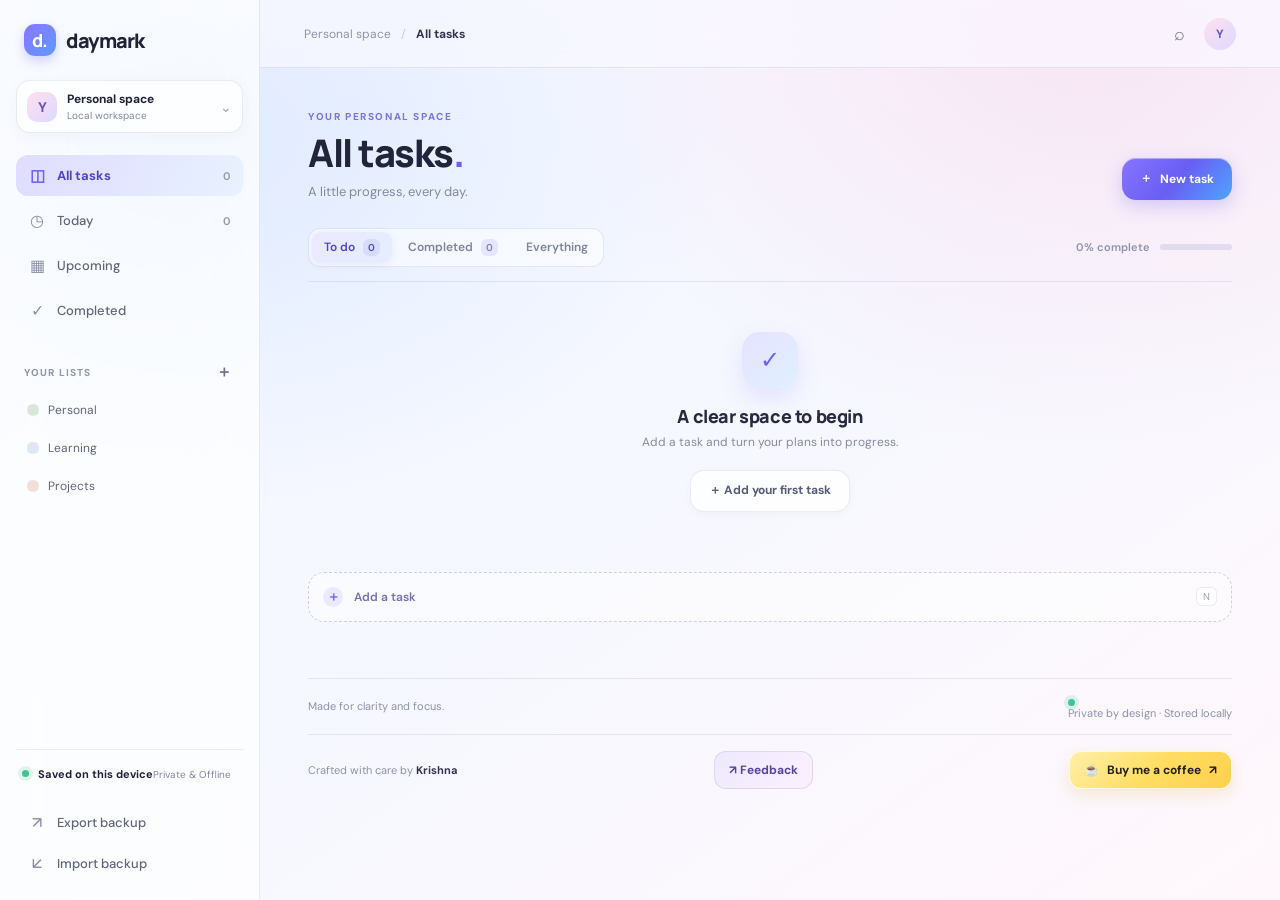
==== commit 74637c1f: "Add files via upload" ====
--- a/index.html
+++ b/index.html
@@ -3,9 +3,10 @@
 <head>
   <meta charset="utf-8">
   <meta name="viewport" content="width=device-width, initial-scale=1, viewport-fit=cover">
-  <meta name="theme-color" content="#f7f7f5">
+  <meta name="theme-color" content="#7167f8">
   <meta name="description" content="A calm, minimal personal to-do list with custom lists, covers, and task attachments.">
   <title>Daymark — To-do</title>
+  
   <link rel="manifest" href="./manifest.webmanifest">
   <link rel="icon" href="./icon.svg" type="image/svg+xml">
   <link rel="apple-touch-icon" href="./icon-192.png">
@@ -27,8 +28,8 @@
         <div id="listNav" class="list-nav"></div>
       </div>
       <div class="sidebar-bottom">
-        <div class="storage-note"><span class="status-dot"></span><span><strong>Saved on this device</strong><small>No account needed</small></span></div>
-        <button class="nav-item" id="backupButton"><span class="nav-icon">↗</span> Export / backup</button>
+        <div class="storage-note"><span class="status-dot"></span><span><strong id="storageStatusText">Saved on this device</strong><small>Private &amp; Offline</small></span></div>
+        <button class="nav-item" id="backupButton"><span class="nav-icon">↗</span> Export backup</button>
         <label class="nav-item import-label"><span class="nav-icon">↙</span> Import backup<input id="importFile" type="file" accept="application/json,.json" hidden></label>
       </div>
     </aside>
@@ -62,7 +63,7 @@
           <button class="icon-button small" id="closeSearch" aria-label="Close search">×</button>
         </div>
 
-        <!-- List Hero Top Banner above the Notes & Tasks -->
+        <!-- Top List Hero with Delete & Edit controls on top of Notes -->
         <section id="listHero" class="list-hero hidden">
           <div class="hero-image" id="heroImage"></div>
           <div class="hero-shade"></div>
@@ -73,7 +74,6 @@
               <h2 id="heroTitle">My list</h2>
               <p id="heroSubtitle">A place for what matters.</p>
             </div>
-            <!-- Action buttons on top of notes to edit & delete the list -->
             <div class="hero-actions">
               <button class="glass-button" id="editListButton" title="Edit list name or color">✎ Edit list</button>
               <button class="glass-button danger-glass" id="deleteListButton" title="Delete this list">🗑 Delete list</button>
@@ -91,15 +91,18 @@
         </div>
 
         <div class="task-list" id="taskList"></div>
+        
         <div class="empty-state" id="emptyState">
           <div class="empty-illustration"><span>✓</span></div>
           <h3 id="emptyTitle">A clear space to begin</h3>
           <p id="emptyDescription">Add a task and turn your plans into progress.</p>
           <button class="secondary-button" id="emptyAddButton">＋ Add your first task</button>
         </div>
+
         <button class="add-task-row" id="addTaskRow"><span class="add-circle">＋</span><span>Add a task</span><kbd>N</kbd></button>
+
         <footer class="page-footer">
-          <span>Made for a little more clarity.</span>
+          <span>Made for clarity and focus.</span>
           <span class="footer-privacy"><span class="footer-dot"></span> Private by design · Stored locally</span>
           <div class="creator-links" aria-label="Credits and links">
             <span class="creator-credit">Crafted with care by <strong>Krishna</strong></span>
@@ -113,7 +116,7 @@
 
   <div class="mobile-scrim" id="mobileScrim"></div>
 
-  <!-- Task Dialog with Modern Schedule & Time Box -->
+  <!-- Task Dialog -->
   <dialog class="modal" id="taskDialog">
     <form id="taskForm" method="dialog">
       <div class="modal-header">
@@ -133,7 +136,7 @@
       <label class="field-label" for="taskListSelect">Save to list</label>
       <select class="text-field" id="taskListSelect"></select>
 
-      <!-- Clean & Fixed Due Date and Time Box -->
+      <!-- Reliable Schedule & Time Box -->
       <div class="schedule-box">
         <div class="schedule-box-header">
           <span class="schedule-icon">⏰</span>
@@ -180,7 +183,7 @@
     </form>
   </dialog>
 
-  <!-- List Dialog with Delete Option -->
+  <!-- List Dialog -->
   <dialog class="modal" id="listDialog">
     <form id="listForm" method="dialog">
       <div class="modal-header">
@@ -197,7 +200,7 @@
       <label class="field-label" for="listDescription">Description <span class="optional">Optional</span></label>
       <input class="text-field" id="listDescription" maxlength="180" placeholder="What is this list for?">
 
-      <label class="field-label">Theme accent color</label>
+      <label class="field-label">Theme color</label>
       <div class="color-options" id="colorOptions">
         <label><input type="radio" name="listColor" value="#D9E7DA" checked><span style="--swatch:#D9E7DA"></span></label>
         <label><input type="radio" name="listColor" value="#DCE7F8"><span style="--swatch:#DCE7F8"></span></label>
@@ -224,11 +227,13 @@
   </dialog>
 
   <div class="toast" id="toast" role="status" aria-live="polite"></div>
+
   <script src="./app.js"></script>
-  <script type="module" src="./native-notifications.js"></script>
   <script>
-    if ("serviceWorker" in navigator && location.protocol !== "file:") {
-      window.addEventListener("load", () => navigator.serviceWorker.register("./sw.js").catch(() => {}));
+    if ("serviceWorker" in navigator && location.protocol.startsWith("http")) {
+      window.addEventListener("load", () => {
+        navigator.serviceWorker.register("./sw.js").catch(() => {});
+      });
     }
   </script>
 </body>
--- a/styles.css
+++ b/styles.css
@@ -15,8 +15,9 @@
   --danger-soft: #ffe8ef;
   --shadow: 0 18px 50px rgba(38, 48, 37, .07);
   --radius: 16px;
-  --font: "DM Sans", -apple-system, BlinkMacSystemFont, "Segoe UI", sans-serif;
-}
+  --font: "DM Sans", -apple-system, BlinkMacSystemFont, "Segoe UI", Roboto, Helvetica, Arial, sans-serif;
+}
+
 * { box-sizing: border-box; }
 html { min-height: 100%; background: var(--bg); scroll-behavior: smooth; }
 body {
@@ -31,6 +32,7 @@
   font-size: 14px;
   -webkit-font-smoothing: antialiased;
 }
+
 button, input, textarea, select { font: inherit; }
 button { cursor: pointer; }
 button:focus-visible, input:focus-visible, textarea:focus-visible, select:focus-visible, label:focus-within {
@@ -167,7 +169,7 @@
 .search-row input { flex: 1; border: 0; outline: 0; padding: 8px 0; color: var(--ink); background: transparent; font-size: 13px; }
 .hidden { display: none !important; }
 
-/* List Hero Banner with Delete List Action */
+/* List Hero Top Banner with Delete List Action */
 .list-hero {
   height: 180px; border-radius: 20px; overflow: hidden; position: relative; margin-bottom: 28px;
   background: #dfe9df; box-shadow: 0 12px 30px rgba(70, 75, 120, .12); border: 1px solid rgba(255,255,255,.9);
@@ -194,12 +196,8 @@
   backdrop-filter: blur(14px); -webkit-backdrop-filter: blur(14px); border-radius: 12px;
 }
 .glass-button:hover { background: rgba(255,255,255,.32); border-color: rgba(255,255,255,.6); transform: translateY(-1px); }
-.glass-button.danger-glass {
-  background: rgba(226, 77, 109, .32); border-color: rgba(255, 160, 180, .5);
-}
-.glass-button.danger-glass:hover {
-  background: rgba(226, 77, 109, .65); border-color: rgba(255, 200, 215, .8);
-}
+.glass-button.danger-glass { background: rgba(226, 77, 109, .32); border-color: rgba(255, 160, 180, .5); }
+.glass-button.danger-glass:hover { background: rgba(226, 77, 109, .65); border-color: rgba(255, 200, 215, .8); }
 
 /* Tasks Toolbar */
 .task-toolbar { display: flex; align-items: center; justify-content: space-between; gap: 16px; border-bottom: 1px solid var(--line); padding-bottom: 14px; }
@@ -222,7 +220,7 @@
 }
 .task-row:hover { background: rgba(255, 255, 255, .92); border-color: rgba(154,145,255,.3); box-shadow: 0 8px 24px rgba(83,88,155,.07); transform: translateY(-1px); }
 .task-check {
-  flex: 0 0 auto; appearance: none; width: 20px; height: 20px; border: 1.8px solid #c2c3e2; border-radius: 50%;
+  flex: 0 0 auto; appearance: none; -webkit-appearance: none; width: 20px; height: 20px; border: 1.8px solid #c2c3e2; border-radius: 50%;
   background: white; margin: 2px 0 0; cursor: pointer; display: grid; place-items: center;
   transition: background .2s, border-color .2s, transform .2s, box-shadow .2s;
 }
@@ -343,7 +341,14 @@
 .feedback-link { color: #5745a5; background: linear-gradient(135deg, rgba(236,231,255,.9), rgba(250,239,255,.85)); border: 1px solid rgba(135,116,215,.2); }
 .support-link { color: #242017; background: linear-gradient(135deg, #fff0a8, #ffdd62 52%, #ffd04d); border: 1px solid rgba(255,255,255,.8); box-shadow: 0 6px 16px rgba(216,166,24,.18); }
 
-/* Responsive */
+/* iOS & Mobile Fixes */
+@media (max-width: 768px) {
+  /* Prevent iOS Safari from zooming in on focus */
+  input, textarea, select, .text-field, .title-field, .date-field, .time-field {
+    font-size: 16px !important;
+  }
+}
+
 @media (max-width: 820px) {
   .sidebar { width: min(290px, 86vw); transform: translateX(-102%); transition: transform .25s ease; }
   .sidebar.open { transform: translateX(0); box-shadow: 18px 0 60px rgba(25,35,70,.15); }
@@ -358,7 +363,12 @@
   .list-hero { height: auto; min-height: 180px; }
   .mobile-scrim.visible { display: block; position: fixed; inset: 0; z-index: 15; background: rgba(30,28,60,.3); backdrop-filter: blur(2px); }
 }
+
 @media (max-width: 520px) {
   .schedule-fields-row { grid-template-columns: 1fr; }
   .task-actions { opacity: 1; }
+}
+
+@media (prefers-reduced-motion: reduce) {
+  *, *::before, *::after { scroll-behavior: auto !important; animation-duration: .01ms !important; transition-duration: .01ms !important; }
 }
